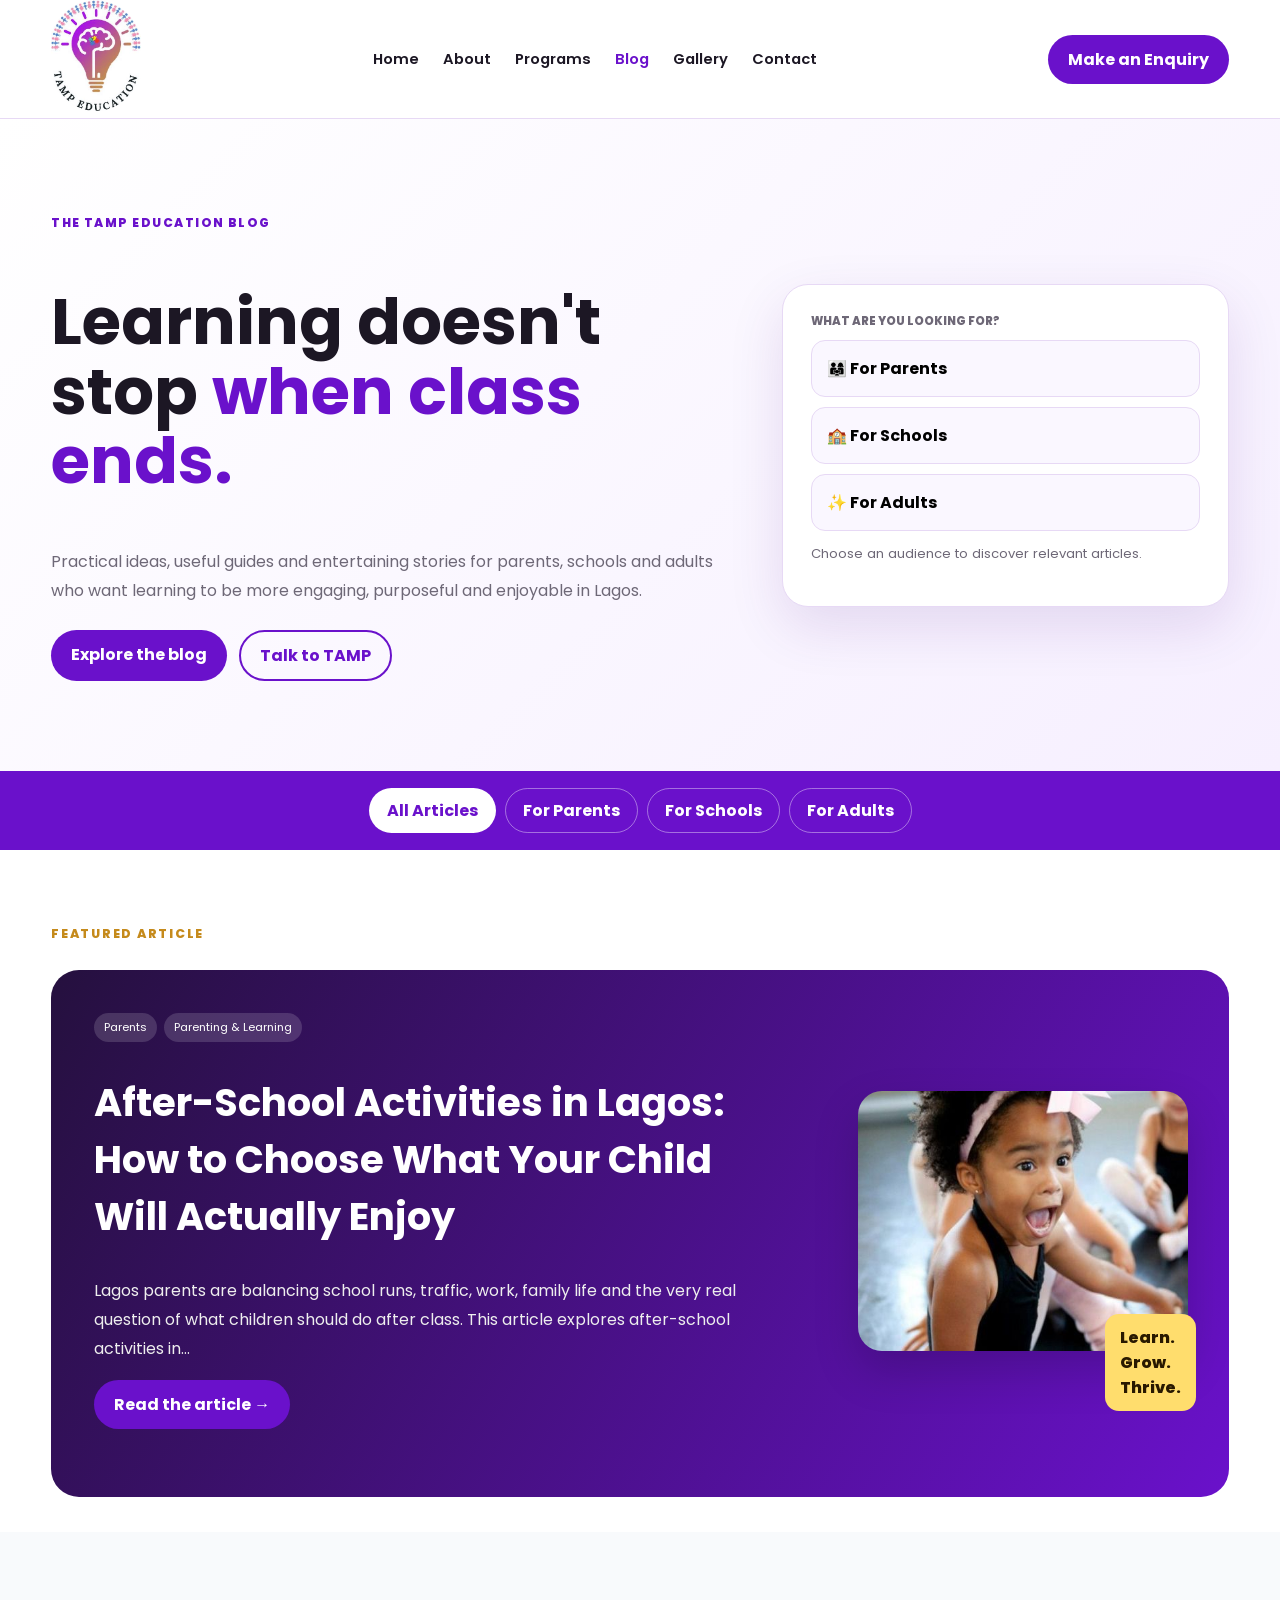
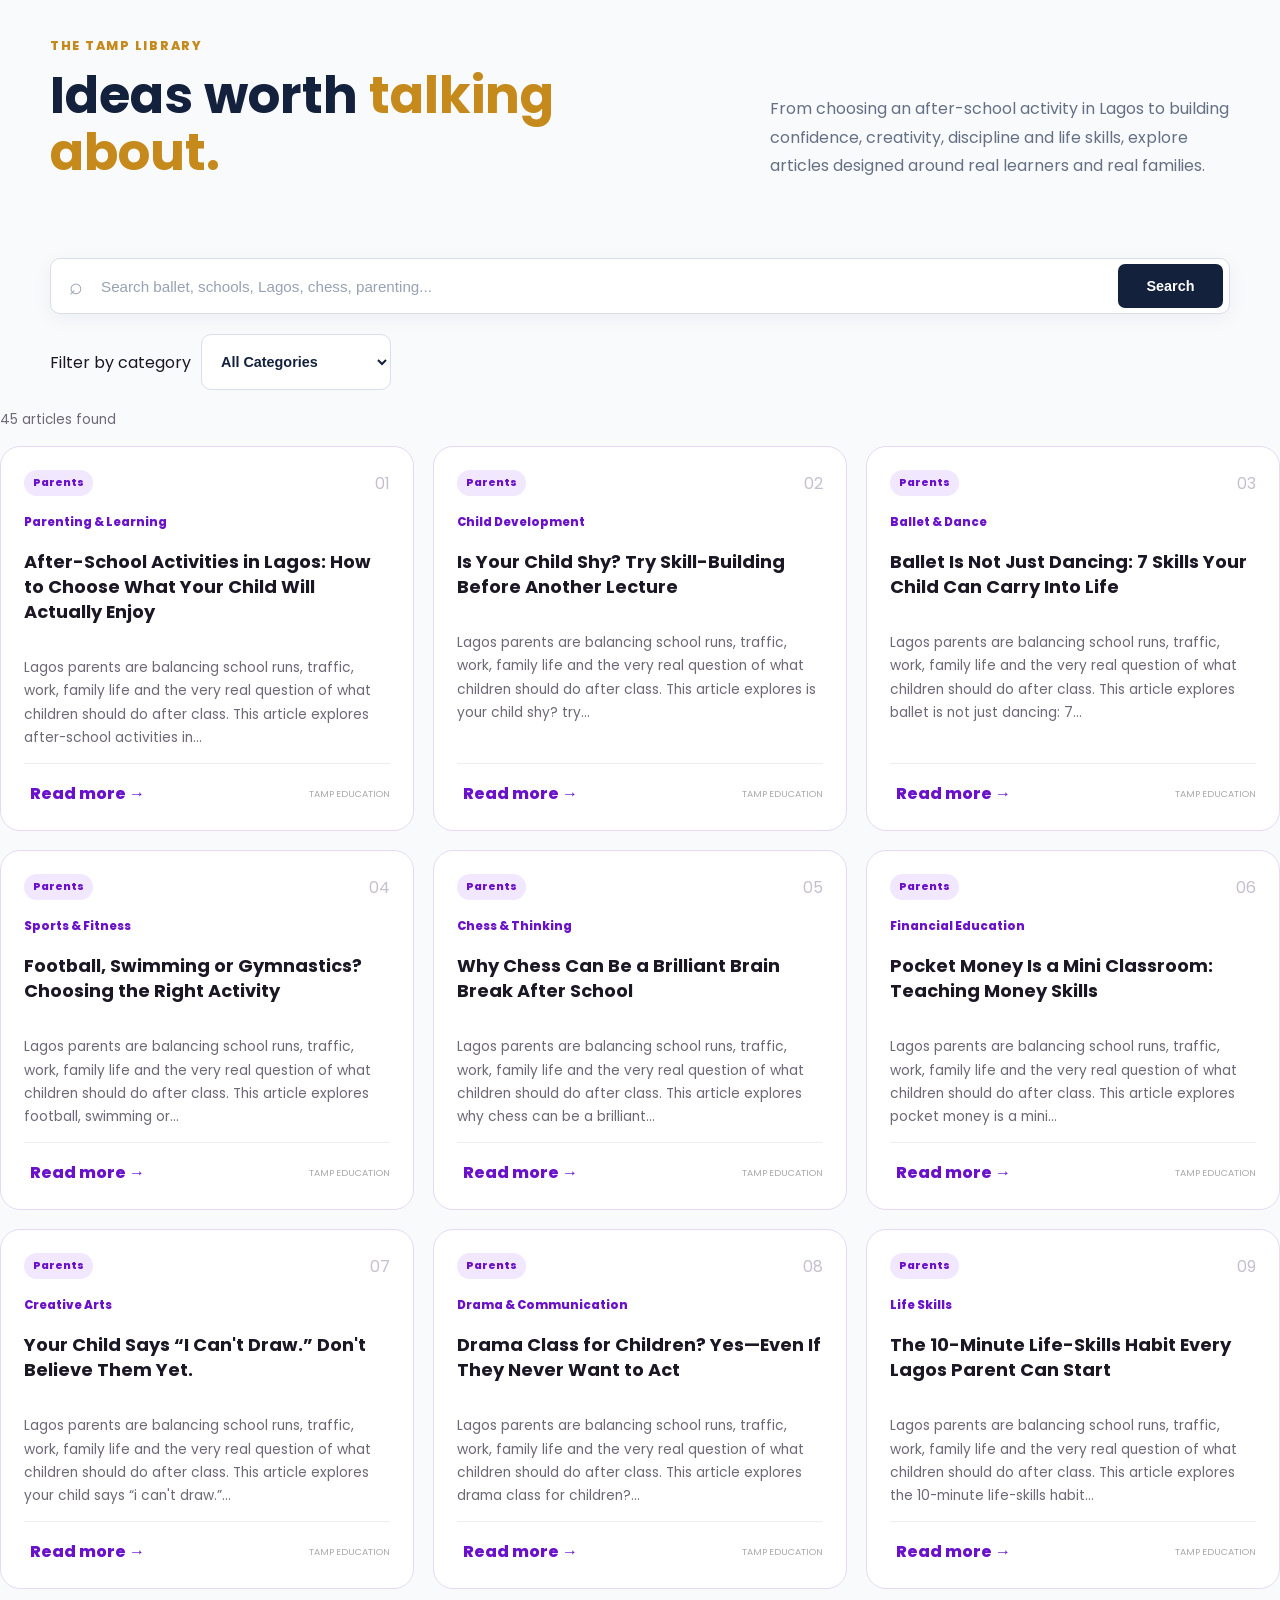
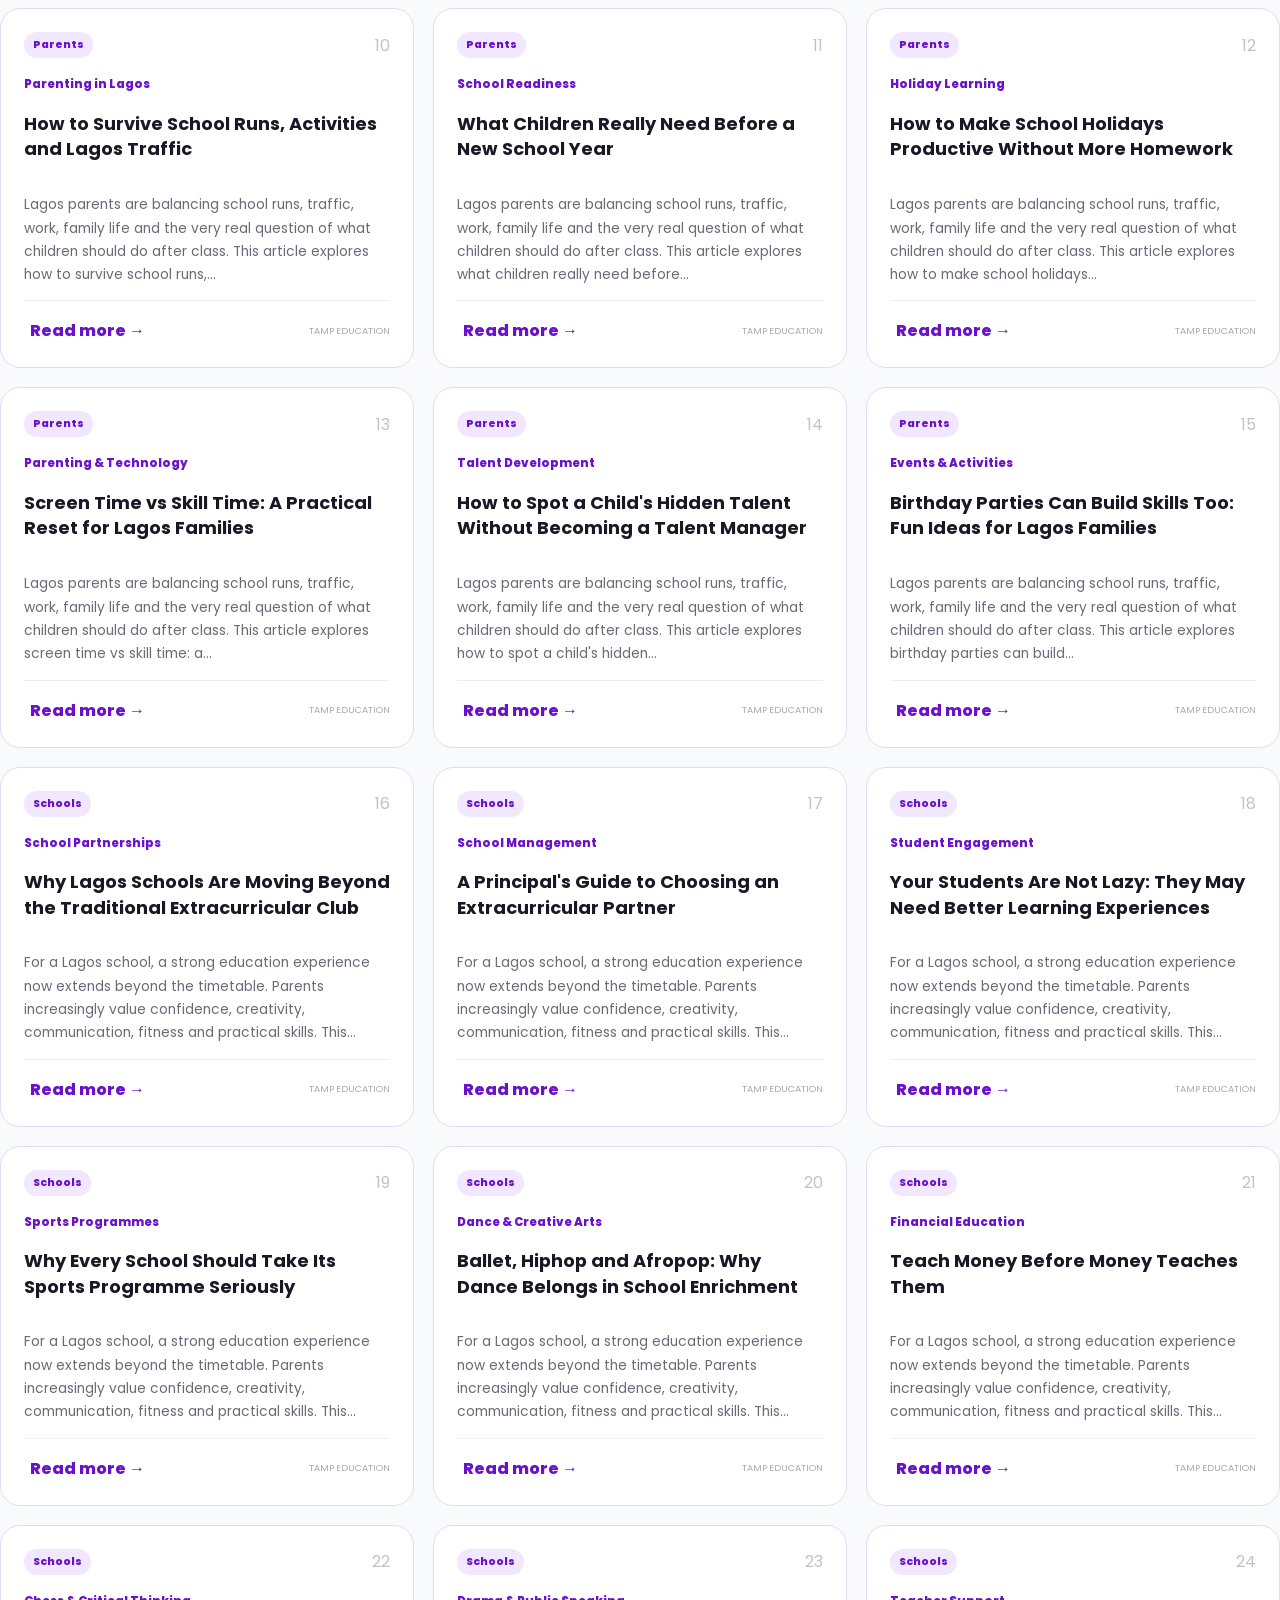
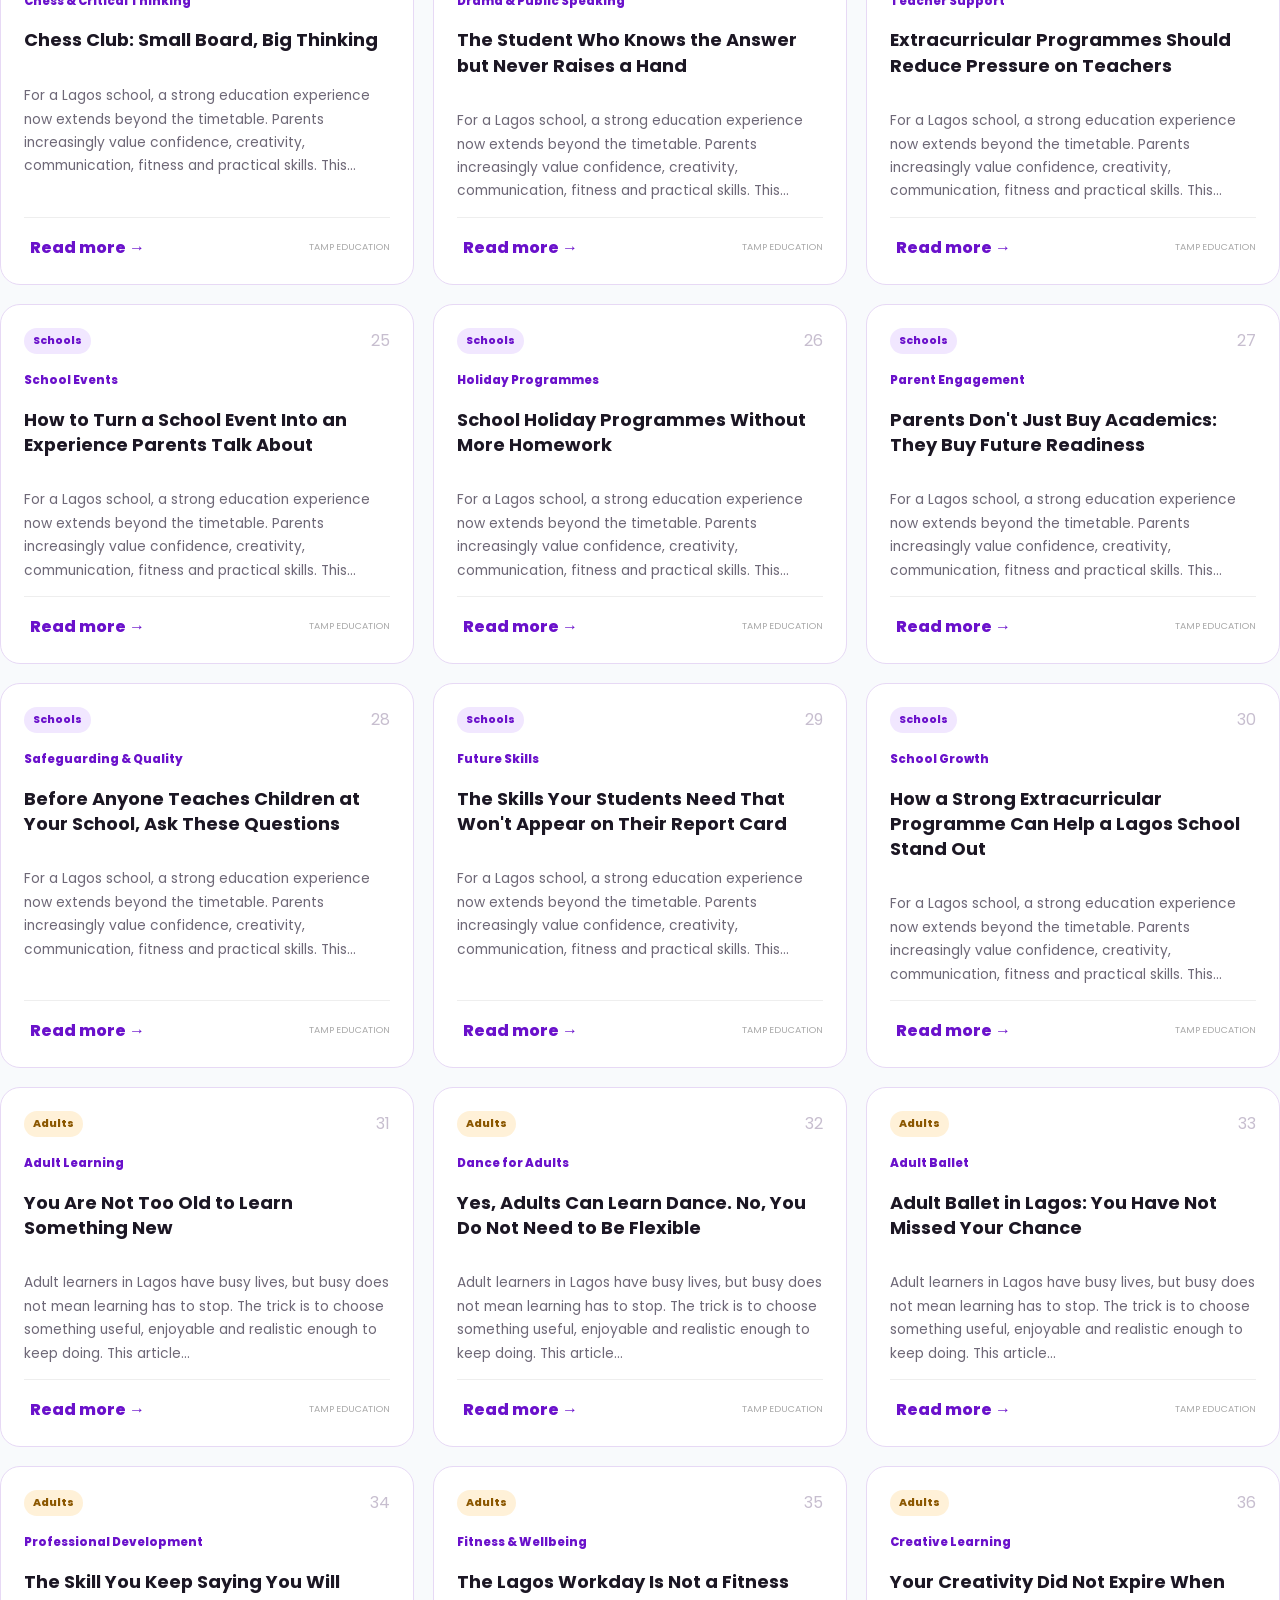
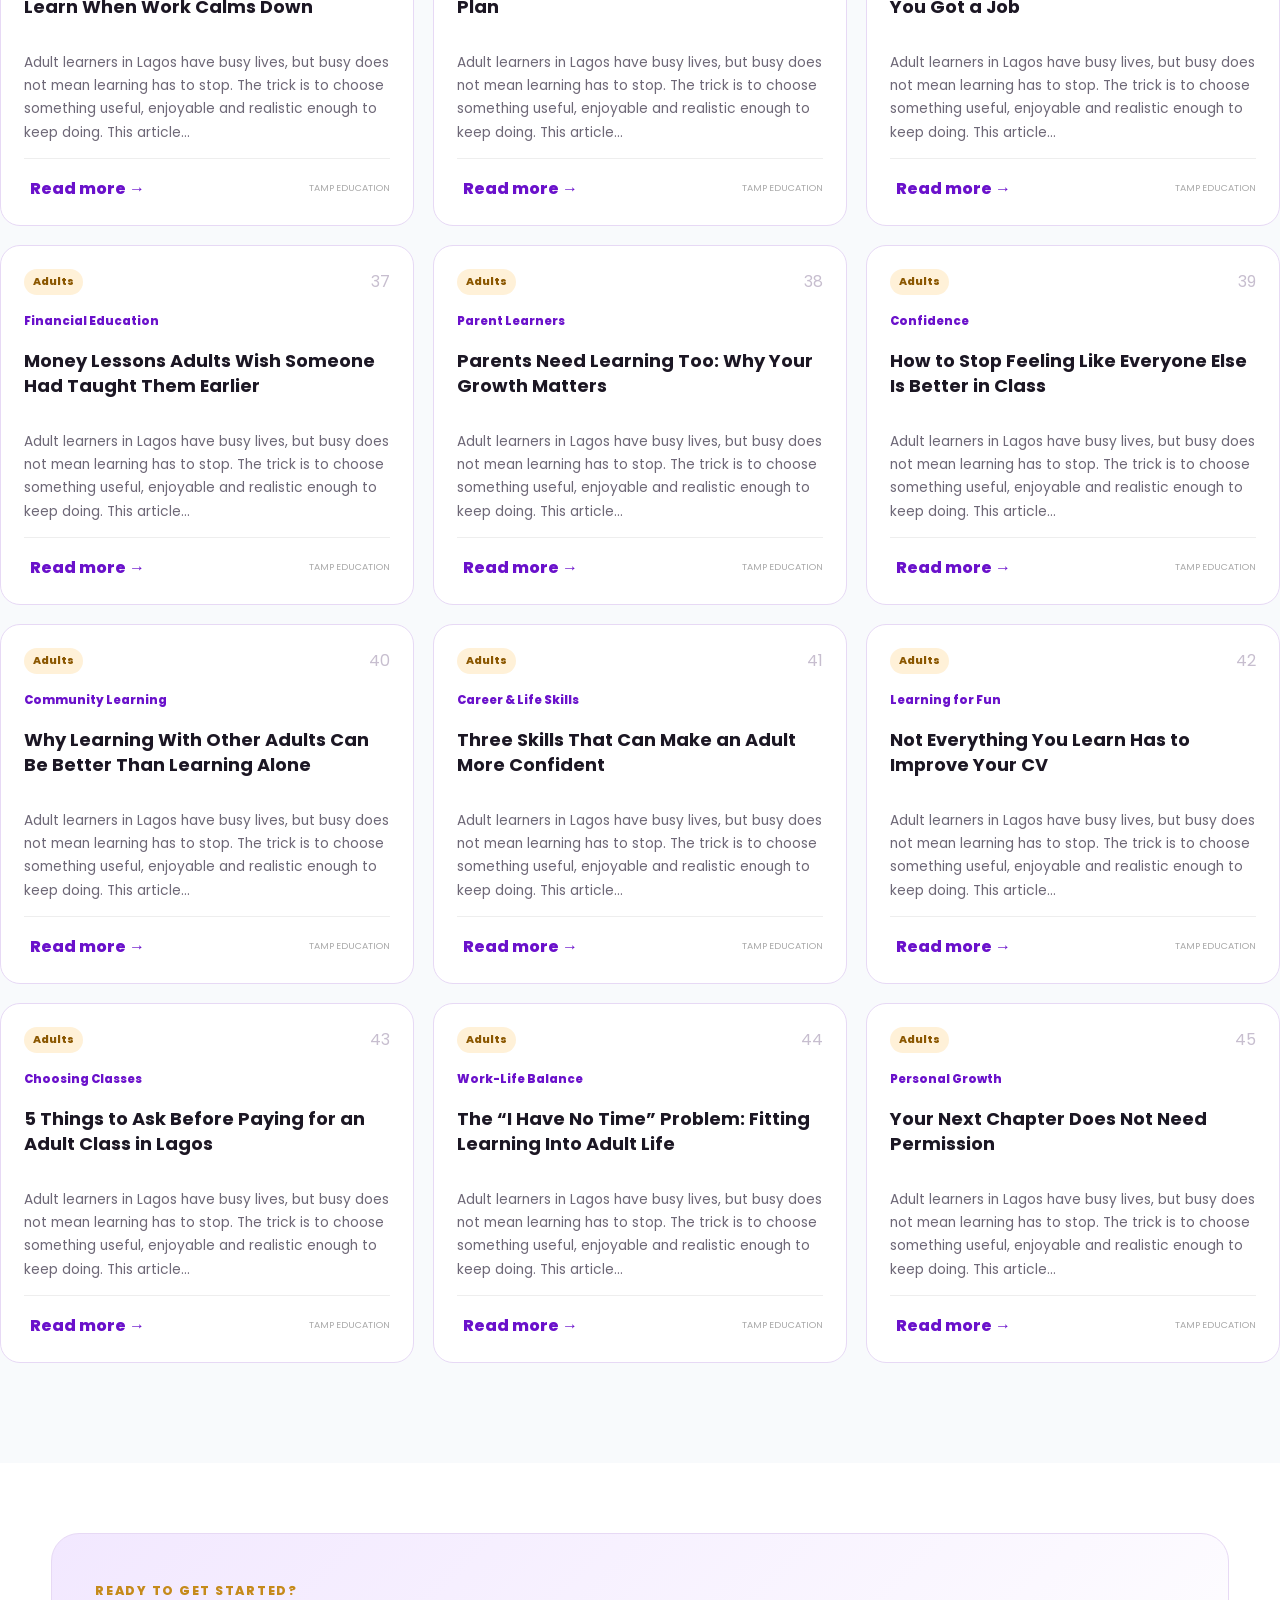
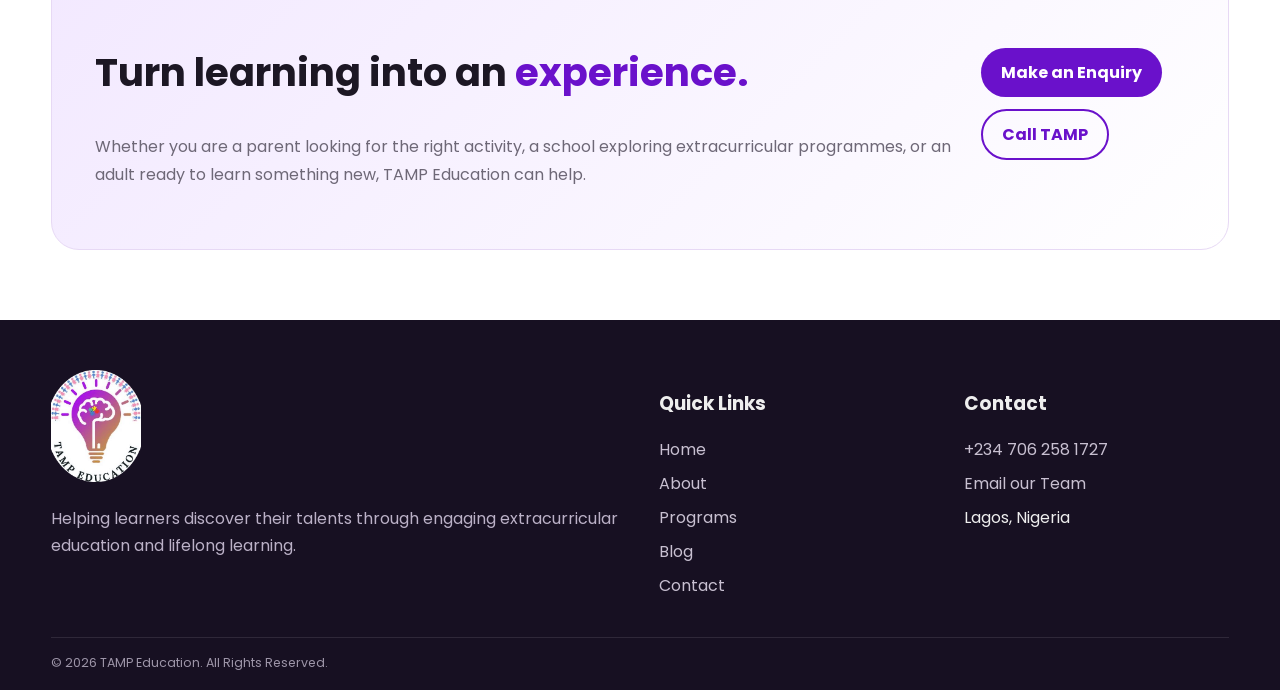
==== blog.html @ 4b8a9b87 "Update education platform and fix gallery folder casing" ====
<!DOCTYPE html>
<html lang="en">
<head>
<meta charset="UTF-8">
<meta name="viewport" content="width=device-width, initial-scale=1.0">
<title>TAMP Education Blog | Parents, Schools & Adults in Lagos</title>
<meta name="description" content="Practical ideas and inspiration for TAMP Education parents, schools and adult learners in Lagos, Nigeria.">
<meta name="keywords" content="TAMP Education, education Lagos, extracurricular activities Lagos, after school activities Lagos, kids classes Lagos, adult classes Lagos, ballet Lagos, gymnastics, football, dance, arts club, chess Lagos, swimming Lagos">
<meta name="robots" content="index, follow">
<link rel="icon" href="images/favicon.png">
<link rel="preconnect" href="https://fonts.googleapis.com">
<link rel="preconnect" href="https://fonts.gstatic.com" crossorigin>
<link href="https://fonts.googleapis.com/css2?family=Poppins:wght@400;500;600;700;800&display=swap" rel="stylesheet">
<link rel="stylesheet" href="blog.css">
</head>
<body>

<header class="blog-header">
  <div class="container blog-nav">
    <a class="blog-logo" href="index.html"><img src="images/logo.png" alt="TAMP Education"></a>
    <button class="blog-menu" id="blogMenu" aria-label="Open menu">☰</button>
    <nav class="blog-nav-links" id="blogNavLinks">
      <a href="index.html">Home</a>
      <a href="index.html#about">About</a>
      <a href="index.html#services">Programs</a>
      <a href="blog.html" class="active">Blog</a>
      <a href="index.html#gallery">Gallery</a>
      <a href="index.html#contact">Contact</a>
    </nav>
    <a class="blog-nav-cta" href="index.html#contact">Make an Enquiry</a>
  </div>
</header>

<main>
<section class="blog-hero">
  <div class="container blog-hero-inner">
    <div class="hero-copy">
      <span class="eyebrow">THE TAMP EDUCATION BLOG</span>
      <h1>Learning doesn't stop <span>when class ends.</span></h1>
      <p>Practical ideas, useful guides and entertaining stories for parents, schools and adults who want learning to be more engaging, purposeful and enjoyable in Lagos.</p>
      <div class="hero-buttons">
        <a href="#articles" class="primary-btn">Explore the blog</a>
        <a href="index.html#contact" class="secondary-btn">Talk to TAMP</a>
      </div>
    </div>
    <aside class="hero-card">
      <div class="hero-card-top">WHAT ARE YOU LOOKING FOR?</div>
      <button class="audience-jump" data-audience="Parents">👨‍👩‍👧 For Parents</button>
      <button class="audience-jump" data-audience="Schools">🏫 For Schools</button>
      <button class="audience-jump" data-audience="Adults">✨ For Adults</button>
      <p class="hero-card-note">Choose an audience to discover relevant articles.</p>
    </aside>
  </div>
</section>

<section class="audience-strip">
  <div class="container audience-buttons">
    <button class="audience-btn active" data-audience="All">All Articles</button>
    <button class="audience-btn" data-audience="Parents">For Parents</button>
    <button class="audience-btn" data-audience="Schools">For Schools</button>
    <button class="audience-btn" data-audience="Adults">For Adults</button>
  </div>
</section>

<section class="featured-wrap">
  <div class="container">
    <span class="section-kicker">FEATURED ARTICLE</span>
    <div class="featured-card" id="featuredCard">
</section>

<section class="articles-section" id="articles">
  <div class="container">
    <div class="section-heading">
      <div>
        <span class="section-kicker">THE TAMP LIBRARY</span>
        <h2>Ideas worth <span>talking about.</span></h2>
      </div>
      <p>From choosing an after-school activity in Lagos to building confidence, creativity, discipline and life skills, explore articles designed around real learners and real families.</p>
    </div>

    <div class="blog-tools">
      <div class="search-box">
        <span>⌕</span>
      
    <input
        id="blogSearch"
        type="text"
        placeholder="Search ballet, schools, Lagos, chess, parenting..."
        aria-label="Search blog articles"
    >

    <button id="searchButton" type="button">Search</button>
</div>
      </div>
      <div class="category-select-wrap">
    <label for="categorySelect class=category-label">Filter by category</label>

    <select id="categorySelect" aria-label="Filter articles by category">
        <option value="All">All Categories</option>
    </select>
</div>
    </div>

    <p class="results-line" id="resultsLine"></p>
    <div class="post-grid" id="postGrid"></div>
  </div>
</section>

<section class="sales-cta">
  <div class="container">
    <div class="sales-card">
      <div>
        <span class="section-kicker">READY TO GET STARTED?</span>
        <h2>Turn learning into an <span>experience.</span></h2>
        <p>Whether you are a parent looking for the right activity, a school exploring extracurricular programmes, or an adult ready to learn something new, TAMP Education can help.</p>
      </div>
      <div class="sales-actions">
        <a class="primary-btn" href="index.html#contact">Make an Enquiry</a>
        <a class="secondary-btn" href="tel:+2347062581727">Call TAMP</a>
      </div>
    </div>
  </div>
</section>
</main>

<footer class="blog-footer">
  <div class="container">
    <div class="footer-grid">
      <div>
        <img class="footer-logo" src="images/logo.png" alt="TAMP Education">
        <p>Helping learners discover their talents through engaging extracurricular education and lifelong learning.</p>
      </div>
      <div>
        <h3>Quick Links</h3>
        <a href="index.html">Home</a>
        <a href="index.html#about">About</a>
        <a href="index.html#services">Programs</a>
        <a href="blog.html">Blog</a>
        <a href="index.html#contact">Contact</a>
      </div>
      <div>
        <h3>Contact</h3>
        <a href="tel:+2347062581727">+234 706 258 1727</a>
        <a href="mailto:education@tampconsulting.space">Email our Team</a>
        <span>Lagos, Nigeria</span>
      </div>
    </div>
    <div class="copyright">© <span id="year"></span> TAMP Education. All Rights Reserved.</div>
  </div>
</footer>

<div class="article-modal" id="articleModal" aria-hidden="true">
  <article class="modal-card" role="dialog" aria-modal="true">
    <button class="modal-close" id="modalClose" aria-label="Close article">×</button>
    <div><span class="modal-audience" id="modalAudience"></span><span class="modal-category" id="modalCategory"></span></div>
    <h2 id="modalTitle"></h2>
    <p class="modal-excerpt" id="modalExcerpt"></p>
    <div class="modal-content" id="modalContent"></div>
    <div class="modal-sales">
      <h3 id="modalCtaTitle">Ready to get started?</h3>
      <p id="modalCtaText">Talk to TAMP Education about the right programme for you.</p>
      <a class="primary-btn" href="index.html#contact">Talk to TAMP Education</a>
    </div>
  </article>
</div>

<script src="blog-posts.js"></script>
<script src="blog.js"></script>
</body>
</html>
---- blog.css ----
:root{--p:#6A11CB;--pd:#4d0997;--pl:#f1e7ff;--ink:#1c1724;--muted:#6e6877;--border:#e7d9f5;--soft:#faf7ff;--shadow:0 20px 55px rgba(75,20,130,.12)}*{box-sizing:border-box}html{scroll-behavior:smooth}body{margin:0;font-family:Poppins,sans-serif;color:var(--ink)}body.modal-open{overflow:hidden}a{text-decoration:none;color:inherit}button,input{font:inherit}.container{width:min(1180px,92%);margin:auto}.blog-header{position:sticky;top:0;z-index:100;background:#fff;border-bottom:1px solid var(--border)}.blog-nav{min-height:82px;display:flex;align-items:center;justify-content:space-between;gap:25px}.blog-footer :hover{color:#8147c0;}.blog-logo img,.footer-logo{width:90px}.blog-nav-links{display:flex;gap:24px}.blog-nav-links a{font-size:.92rem;font-weight:600}.blog-nav-links a:hover,.blog-nav-links .active{color:var(--p)}.blog-nav-cta,.primary-btn{background:var(--p);color:#fff;border:0;padding:12px 20px;border-radius:999px;font-weight:700;display:inline-flex;cursor:pointer}.blog-nav-cta:hover,.primary-btn:hover{background:var(--pd)}.blog-menu{display:none;border:0;background:none;color:var(--p);font-size:25px}.blog-hero{padding:90px 0;background:linear-gradient(135deg,#fff,#f6efff)}.blog-hero-inner{display:grid;grid-template-columns:1.2fr .8fr;gap:60px;align-items:center}.eyebrow,.section-kicker{font-size:.76rem;letter-spacing:.12em;font-weight:800;color:var(--p)}.hero-copy h1{font-size:clamp(2.4rem,5vw,4.4rem);line-height:1.08}.hero-copy h1 span,.section-heading h2 span,.sales-card h2 span{color:var(--p)}.hero-copy p,.section-heading p,.sales-card p{color:var(--muted);line-height:1.8}.hero-buttons,.sales-actions{display:flex;gap:12px;flex-wrap:wrap;margin-top:25px}.secondary-btn{display:inline-flex;padding:11px 19px;border:2px solid var(--p);border-radius:999px;color:var(--p);font-weight:700}.secondary-btn :hover{color: #8147c0;} .hero-card{background:#fff;padding:28px;border:1px solid var(--border);border-radius:26px;box-shadow:var(--shadow)}.hero-card-top{font-size:.72rem;color:var(--muted);font-weight:800}.audience-jump{display:block;width:100%;border:1px solid var(--border);background:var(--soft);border-radius:14px;padding:15px;text-align:left;margin:10px 0;font-weight:700}.hero-card-note{color:var(--muted);font-size:.82rem}.audience-strip{background:var(--p);padding:17px}.audience-buttons{display:flex;justify-content:center;gap:9px;flex-wrap:wrap}.audience-btn{background:transparent;border:1px solid #ffffff66;color:#fff;border-radius:999px;padding:9px 17px;font-weight:700}.audience-btn.active,.audience-btn:hover{background:#fff;color:var(--p)}.featured-wrap{padding:70px 0 35px} .featured-card{margin-top:15px;display:grid;grid-template-columns:1.3fr .7fr;min-height:330px;border-radius:28px;overflow:hidden;background:linear-gradient(120deg,#25103e,#6A11CB);color:#fff}.featured-copy{padding:43px}.post-meta{display:flex;gap:7px}.post-meta span{background:#ffffff26;padding:6px 10px;border-radius:999px;font-size:.7rem}.featured-copy h2{font-size:clamp(1.8rem,3vw,2.7rem)}.featured-image {
    width: min(330px, 90%);
    height: 260px;
    object-fit: cover;
    border-radius: 24px;
    box-shadow: 0 20px 45px rgba(0,0,0,.18);
}.featured-copy p{line-height:1.8;color:#eee}.featured-visual{display:grid;place-items:center;position:relative}.visual-circle{width:180px;height:180px;border-radius:50%;background:#fff;color:var(--p);display:grid;place-items:center;text-align:center;font-weight:900;font-size:1.5rem}.visual-circle small{font-size:.58rem}.visual-bubble{position:absolute;right:8%;bottom:12%;background:#ffdd6d;color:#291900;padding:11px 15px;border-radius:14px;font-weight:800}.articles-section{padding:55px 0 90px;background:var(--soft)}.section-heading{display:grid;grid-template-columns:1fr .8fr;gap:50px}.section-heading h2{font-size:clamp(2rem,4vw,3.1rem)}.blog-tools{margin-top:32px}
/* =========================================================
   TAMP LIBRARY / BLOG SECTION
   ========================================================= */

.articles-section {
    position: relative;
    padding: 100px 0;
    background: #f8fafc;
    overflow: hidden;
}

.articles-section .container {
    width: min(1180px, calc(100% - 40px));
    display: grid;
    grid-template-columns: 4,4fr;
    margin: 0 auto;
}


/* =========================================================
   SECTION HEADING
   ========================================================= */

.section-heading {
    display: flex;
    align-items: flex-end;
    justify-content: space-between;
    gap: 50px;
    margin-bottom: 45px;
}

.section-heading > div {
    flex: 1 1 auto;
}

.section-kicker {
    display: inline-block;
    margin-bottom: 12px;

    font-size: 0.78rem;
    font-weight: 800;
    letter-spacing: 0.14em;
    text-transform: uppercase;

    color: #c58a1b;
}

.section-heading h2 {
    margin: 0;

    font-family: "Poppins", sans-serif;
    font-size: clamp(2rem, 4vw, 3.2rem);
    line-height: 1.12;
    font-weight: 700;

    color: #14213d;
}

.section-heading h2 span {
    color: #c58a1b;
}

.section-heading > p {
    flex: 0 1 470px;

    margin: 0;

    font-size: 1rem;
    line-height: 1.8;
    color: #667085;
}


/* =========================================================
   BLOG TOOLS
   Search + category remain on one row
   ========================================================= */

.blog-tools {
    display: flex;
    align-items: center;
    gap: 16px;

    width: 100%;
    margin-bottom: 20px;
}


/* =========================================================
   SEARCH BOX
   ========================================================= */

.search-box {
    position: relative;

    display: flex;
    align-items: center;

    flex: 1 1 100px;
    min-width: 0;

    height: 56px;

    background: #ffffff;
    border: 1px solid #d9dee8;
    border-radius: 10px;

    box-shadow: 0 5px 20px rgba(20, 33, 61, 0.05);

    transition:
        border-color 0.2s ease,
        box-shadow 0.2s ease;
}


/*
   Search icon

   IMPORTANT:
   This is only a visual element.
   It is NOT a button.
*/

.search-box > span {
    flex: 0 0 50px;

    display: flex;
    align-items: center;
    justify-content: center;

    height: 100%;

    font-size: 1.45rem;
    line-height: 1;

    color: #98a2b3;

    pointer-events: none;
    user-select: none;
}


/* =========================================================
   SEARCH INPUT

   The input itself is NOT clickable as a button.
   It remains a normal text input.
   ========================================================= */

.search-box input {
    flex: 1 1 100px;

    width: 60%;
    min-width: 0;
    height: 60%;

    padding: 0 14px 0 0;

    border: 0;
    outline: 0;

    background: transparent;

    font-family: "Inter", sans-serif;
    font-size: 0.95rem;
    line-height: 1.4;

    color: #14213d;

    cursor: text;
}

.search-box input::placeholder {
    color: #98a2b3;
    opacity: 1;
}

.search-box input:focus {
    outline: none;
}


/*
   Focus the complete search box when
   the input receives focus.
*/

.search-box:focus-within {
    border-color: #c58a1b;

    box-shadow:
        0 0 0 3px rgba(197, 138, 27, 0.12),
        0 5px 20px rgba(20, 33, 61, 0.06);
}


/* =========================================================
   SEARCH CLEAR BUTTON
   Optional X button.

   Use:
   <button id="clearSearch" type="button">×</button>
   ========================================================= */

#clearSearch {
    flex: 0 0 38px;

    display: inline-flex;
    align-items: center;
    justify-content: center;

    width: 34px;
    height: 34px;
    margin-right: 5px;

    border: 0;
    border-radius: 50%;

    background: transparent;

    color: #98a2b3;

    font-size: 1.15rem;
    line-height: 1;

    cursor: pointer;

    transition:
        background 0.2s ease,
        color 0.2s ease;
}

#clearSearch:hover {
    background: #f1f3f6;
    color: #14213d;
}

#clearSearch:focus-visible {
    outline: 3px solid rgba(197, 138, 27, 0.25);
    outline-offset: 2px;
}


/* =========================================================
   SEARCH BUTTON
   ========================================================= */

#searchButton {
    flex: 0 0 auto;

    height: 44px;
    min-width: 105px;

    margin-right: 6px;
    padding: 0 22px;

    border: 0;
    border-radius: 7px;

    background: #14213d;
    color: #ffffff;

    font-family: "Inter", sans-serif;
    font-size: 0.9rem;
    font-weight: 700;

    cursor: pointer;

    transition:
        background 0.2s ease,
        transform 0.2s ease,
        box-shadow 0.2s ease;
}

#searchButton:hover {
    background: #c58a1b;

    box-shadow:
        0 6px 16px rgba(197, 138, 27, 0.2);

    transform: translateY(-1px);
}

#searchButton:active {
    transform: translateY(0);
}

#searchButton:focus-visible {
    outline: 3px solid rgba(197, 138, 27, 0.3);
    outline-offset: 3px;
}


/* =========================================================
   CATEGORY SELECT
   ========================================================= */

.category-select-wrap {
    display: flex;
    align-items: center;
    gap: 10px;

    flex: 0 0 auto;

    height: 56px;
}

.category-label {
    flex: 0 0 auto;

    font-size: 0.82rem;
    font-weight: 700;
    color: #475467;

    white-space: nowrap;
}

#categorySelect {
    width: 190px;
    height: 56px;

    padding: 0 42px 0 15px;

    border: 1px solid #d9dee8;
    border-radius: 10px;

    background-color: #ffffff;

    color: #14213d;

    font-family: "Inter", sans-serif;
    font-size: 0.9rem;
    font-weight: 600;

    cursor: pointer;

    outline: none;

    /*
       Keeps the browser's native dropdown behaviour.
    */
    appearance: auto;

    transition:
        border-color 0.2s ease,
        box-shadow 0.2s ease;
}

#categorySelect:hover {
    border-color: #b8c0cc;
}

#categorySelect:focus {
    border-color: #c58a1b;

    box-shadow:
        0 0 0 3px rgba(197, 138, 27, 0.12);
}


/* =========================================================
   RESULTS LINE
   ========================================================= */

.results-line {
    min-height: 24px;

    margin: 0 0 25px;

    font-size: 0.88rem;
    line-height: 1.5;

    color: #667085;
}


/* =========================================================
   POST GRID
   ========================================================= */

.post-grid {
    display: grid;

    grid-template-columns: 1,1fr;
       
    gap: 24px;
}


/* =========================================================
   ARTICLE CARD
   ========================================================= */

.blog-card {
    display: flex;
    flex-direction: column;

    min-width: 0;
    min-height: 100%;

    padding: 28px;

    background: #ffffff;

    border: 1px solid #e7eaf0;
    border-radius: 14px;

    box-shadow:
        0 8px 30px rgba(20, 33, 61, 0.05);

    transition:
        transform 0.25s ease,
        box-shadow 0.25s ease,
        border-color 0.25s ease;
}

.blog-card:hover {
    transform: translateY(-5px);

    border-color: rgba(197, 138, 27, 0.35);

    box-shadow:
        0 18px 40px rgba(20, 33, 61, 0.1);
}


/* =========================================================
   ARTICLE CATEGORY
   ========================================================= */

.blog-card-category {
    display: inline-flex;
    align-items: center;

    align-self: flex-start;

    margin-bottom: 14px;
    padding: 6px 10px;

    border-radius: 50px;

    background: rgba(197, 138, 27, 0.1);

    color: #a66f08;

    font-size: 0.72rem;
    font-weight: 800;
    letter-spacing: 0.06em;
    text-transform: uppercase;
}


/* =========================================================
   ARTICLE TITLE
   ========================================================= */

.blog-card h3 {
    margin: 0 0 12px;

    font-family: "Poppins", sans-serif;

    font-size: 1.25rem;
    line-height: 1.35;
    font-weight: 700;

    color: #14213d;
}


/* =========================================================
   ARTICLE EXCERPT
   ========================================================= */

.blog-card p {
    margin: 0;

    font-size: 0.92rem;
    line-height: 1.75;

    color: #667085;
}


/* =========================================================
   ARTICLE CARD FOOTER
   ========================================================= */

.blog-card-footer {
    display: flex;
    align-items: center;
    justify-content: space-between;
    gap: 15px;

    margin-top: auto;
    padding-top: 25px;
}


/* =========================================================
   READ ARTICLE BUTTON
   ========================================================= */

.read-article {
    display: inline-flex;
    align-items: center;
    justify-content: center;
    gap: 9px;

    min-height: 42px;

    padding: 0 17px;

    border: 1px solid #14213d;
    border-radius: 7px;

    background: #14213d;
    color: #ffffff;

    font-family: "Inter", sans-serif;
    font-size: 0.84rem;
    font-weight: 700;

    text-decoration: none;

    cursor: pointer;

    transition:
        background 0.2s ease,
        border-color 0.2s ease,
        transform 0.2s ease;
}

.read-article:hover {
    background: #c58a1b;
    border-color: #c58a1b;

    transform: translateY(-1px);
}

.read-article:focus-visible {
    outline: 3px solid rgba(197, 138, 27, 0.25);
    outline-offset: 3px;
}


/* =========================================================
   READ ARTICLE ARROW
   ========================================================= */

.read-article span,
.read-article i {
    transition: transform 0.2s ease;
}

.read-article:hover i {
    transform: translateX(3px);
}


/* =========================================================
   INDIVIDUAL ARTICLE VIEW
   If your JS opens an article modal/page
   ========================================================= */

.article-modal {
    position: fixed;
    inset: 0;
    z-index: 9999;

    display: none;

    padding: 30px;

    background: rgba(9, 18, 34, 0.72);

    overflow-y: auto;
}

.article-modal.is-open {
    display: flex;
    align-items: flex-start;
    justify-content: center;
}

.article-dialog {
    position: relative;

    width: min(850px, 100%);

    margin: 40px auto;

    background: #ffffff;

    border-radius: 16px;

    overflow: hidden;

    box-shadow:
        0 30px 80px rgba(0, 0, 0, 0.25);
}


/* =========================================================
   ARTICLE MODAL HEADER
   ========================================================= */

.article-dialog-header {
    padding: 40px 42px 30px;

    border-bottom: 1px solid #eaecf0;
}

.article-dialog-category {
    display: inline-block;

    margin-bottom: 15px;

    color: #a66f08;

    font-size: 0.75rem;
    font-weight: 800;
    letter-spacing: 0.08em;
    text-transform: uppercase;
}

.article-dialog h2 {
    margin: 0;

    font-family: "Poppins", sans-serif;

    font-size: clamp(1.8rem, 4vw, 2.7rem);
    line-height: 1.2;

    color: #14213d;
}


/* =========================================================
   ARTICLE CONTENT
   ========================================================= */

.article-dialog-body {
    padding: 35px 42px;

    color: #475467;

    font-size: 1rem;
    line-height: 1.9;
}

.article-dialog-body p {
    margin: 0 0 20px;
}

.article-dialog-body p:last-child {
    margin-bottom: 0;
}


/* =========================================================
   MODAL CLOSE
   ========================================================= */

.article-close {
    position: absolute;
    top: 18px;
    right: 18px;

    display: flex;
    align-items: center;
    justify-content: center;

    width: 42px;
    height: 42px;

    border: 0;
    border-radius: 50%;

    background: #f2f4f7;
    color: #344054;

    font-size: 1.2rem;

    cursor: pointer;

    transition:
        background 0.2s ease,
        color 0.2s ease;
}

.article-close:hover {
    background: #14213d;
    color: #ffffff;
}


/* =========================================================
   INDIVIDUAL ARTICLE CTA
   ========================================================= */

.article-cta {
    display: flex;
    align-items: center;
    justify-content: space-between;
    gap: 30px;

    margin: 0 42px 42px;
    padding: 28px;

    border-radius: 12px;

    background:
        linear-gradient(
            135deg,
            #14213d 0%,
            #1d3158 100%
        );

    color: #ffffff;
}

.article-cta-content {
    flex: 1;
}

.article-cta h3 {
    margin: 0 0 7px;

    font-family: "Poppins", sans-serif;

    font-size: 1.2rem;
    line-height: 1.35;

    color: #ffffff;
}

.article-cta p {
    margin: 0;

    font-size: 0.88rem;
    line-height: 1.65;

    color: rgba(255, 255, 255, 0.75);
}


/* =========================================================
   ARTICLE CTA BUTTON
   ========================================================= */

.article-cta-button {
    display: inline-flex;
    align-items: center;
    justify-content: center;
    gap: 9px;

    flex: 0 0 auto;

    min-height: 45px;

    padding: 0 20px;

    border-radius: 7px;

    background: #c58a1b;
    color: #ffffff;

    font-size: 0.86rem;
    font-weight: 700;

    text-decoration: none;

    transition:
        background 0.2s ease,
        transform 0.2s ease;
}

.article-cta-button:hover {
    background: #dfa63e;

    transform: translateY(-1px);
}


/* =========================================================
   EMPTY SEARCH RESULT
   ========================================================= */

.no-results {
    padding: 70px 25px;

    text-align: center;

    border: 1px dashed #d0d5dd;
    border-radius: 14px;

    background: #ffffff;
}

.no-results[hidden] {
    display: none;
}

.no-results h3 {
    margin: 0 0 8px;

    font-family: "Poppins", sans-serif;

    color: #14213d;
}

.no-results p {
    margin: 0;

    color: #667085;

    line-height: 1.7;
}


/* =========================================================
   RESPONSIVE
   ========================================================= */

/*
   Keep the search controls on ONE ROW on larger screens.
*/

@media (max-width: 1000px) {

    .section-heading {
        align-items: flex-start;
        flex-direction: column;
        gap: 20px;
    }

    .section-heading > p {
        flex: 0 1 auto;
        max-width: 720px;
    }

    .post-grid {
        grid-template-columns:
            repeat(2, minmax(0, 1fr));
    }

}


/*
   Tablet / smaller desktop.
*/

@media (max-width: 820px) {

    .blog-tools {
        gap: 10px;
    }

    .category-label {
        display: none;
    }

    #categorySelect {
        width: 170px;
    }

    #searchButton {
        min-width: 90px;
        padding: 0 16px;
    }

}


/*
   Mobile.

   At this point the controls are allowed to stack
   because keeping every control in one row would
   make the input unusably small.
*/

@media (max-width: 650px) {

    .articles-section {
        padding: 70px 0;
    }

    .articles-section .container {
        width: min(100% - 28px, 1180px);
    }

    .section-heading {
        margin-bottom: 30px;
    }

    .section-heading h2 {
        font-size: 2rem;
    }

    .section-heading > p {
        font-size: 0.92rem;
        line-height: 1.7;
    }

    .blog-tools {
        align-items: stretch;
        flex-direction: column;
    }

    .search-box {
        width: 100%;
    }

    .category-select-wrap {
        width: 100%;
        height: auto;
    }

    #categorySelect {
        width: 100%;
        height: 52px;
    }

    .post-grid {
        grid-template-columns: 1fr;
    }

    .blog-card {
        padding: 24px;
    }

    .article-cta {
        align-items: flex-start;
        flex-direction: column;

        margin: 0 20px 25px;
    }

    .article-dialog-header {
        padding: 35px 25px 25px;
    }

    .article-dialog-body {
        padding: 28px 25px;
    }

}


/*
   Very small phones.
*/

@media (max-width: 420px) {

    .search-box {
        height: auto;
        min-height: 54px;
    }

    .search-box > span {
        flex-basis: 42px;
    }

    .search-box input {
        font-size: 0.84rem;
    }

    #searchButton {
        min-width: 78px;
        padding: 0 12px;

        font-size: 0.8rem;
    }

    .blog-card-footer {
        align-items: stretch;
        flex-direction: column;
    }

    .read-article {
        width: 100%;
    }

}

.category-filters button.active{background:var(--p);color:#fff}.results-line{color:var(--muted);font-size:.84rem;margin:20px 0 12px}.post-grid{display:grid;grid-template-columns:repeat(3,1fr);gap:19px}.post-card{background:#fff;border:1px solid var(--border);border-radius:20px;padding:23px;min-height:320px;display:flex;flex-direction:column}.post-card:hover{box-shadow:var(--shadow);transform:translateY(-3px)}.post-topline,.post-footer{display:flex;justify-content:space-between;align-items:center}.audience-pill{font-size:.67rem;padding:5px 9px;border-radius:999px;background:var(--pl);color:var(--p);font-weight:800}.audience-pill.adults{background:#fff1d8;color:#8b5700}.post-number{color:#c7becf}.category{display:block;color:var(--p);font-size:.73rem;font-weight:800;margin-top:18px}.post-card h3{font-size:1.12rem;line-height:1.4}.post-card p{color:var(--muted);font-size:.86rem;line-height:1.7}.post-footer{margin-top:auto;border-top:1px solid #eee;padding-top:16px}.read-btn{border:0;background:none;color:var(--p);font-weight:800}.post-footer span{font-size:.58rem;color:#aaa}.no-results{grid-column:1/-1;text-align:center;background:#fff;border:1px solid var(--border);border-radius:20px;padding:55px}.read-btn:hover{color: #171022;}.sales-cta{padding:70px 0}.sales-card{background:linear-gradient(135deg,#f2e8ff,#fff);border:1px solid var(--border);border-radius:28px;padding:43px;display:flex;justify-content:space-between;align-items:center;gap:30px}.sales-card h2{font-size:clamp(1.8rem,3vw,2.7rem)}.blog-footer{background:#171022;color:#eee;padding:50px 0 18px}.footer-grid{display:grid;grid-template-columns:1.5fr .7fr .7fr;gap:40px}.footer-grid p{color:#bbb1c7;line-height:1.7}.footer-grid a,.footer-grid button{display:block;background:none;border:0;color:#c8c0d1;margin:9px 0;padding:0}.copyright{border-top:1px solid #ffffff1a;margin-top:30px;padding-top:16px;color:#9d95a8;font-size:.78rem}.article-modal{position:fixed;inset:0;z-index:500;background:#0f0718cc;display:grid;place-items:center;padding:18px;opacity:0;visibility:hidden;pointer-events:none}.article-modal.open{opacity:1;visibility:visible;pointer-events:auto}.modal-card{position:relative;background:#fff;border-radius:24px;width:min(820px,100%);max-height:90vh;overflow:auto;padding:40px}.modal-close{position:absolute;right:15px;top:12px;border:0;border-radius:50%;background:var(--pl);color:var(--p);font-size:24px;width:40px;height:40px}.modal-audience,.modal-category{display:inline-block;background:var(--pl);color:var(--p);border-radius:999px;padding:6px 10px;font-size:.7rem;font-weight:800;margin-right:5px}.modal-card h2{font-size:clamp(1.7rem,4vw,2.6rem)}.modal-excerpt,.modal-content p{color:#5f5868;line-height:1.85}.modal-sales{margin-top:28px;background:var(--soft);border:1px solid var(--border);border-radius:17px;padding:22px}@media(max-width:900px){.blog-nav-links{display:none;position:absolute;left:0;right:0;top:82px;background:#fff;padding:18px;flex-direction:column}.blog-nav-links.open{display:flex}.blog-menu{display:block}.blog-nav-cta{display:none}.blog-hero-inner,.featured-card,.section-heading{grid-template-columns:1fr}.featured-visual{min-height:230px}.post-grid{grid-template-columns:repeat(2,1fr)}.sales-card{flex-direction:column;align-items:flex-start}}@media(max-width:600px){.blog-hero{padding:60px 0}.post-grid{grid-template-columns:1fr}.featured-copy,.sales-card,.modal-card{padding:28px 22px}.footer-grid{grid-template-columns:1fr}arch-box input{flex-basis:calc(100% - 35px)}.search-box button{flex:1}}
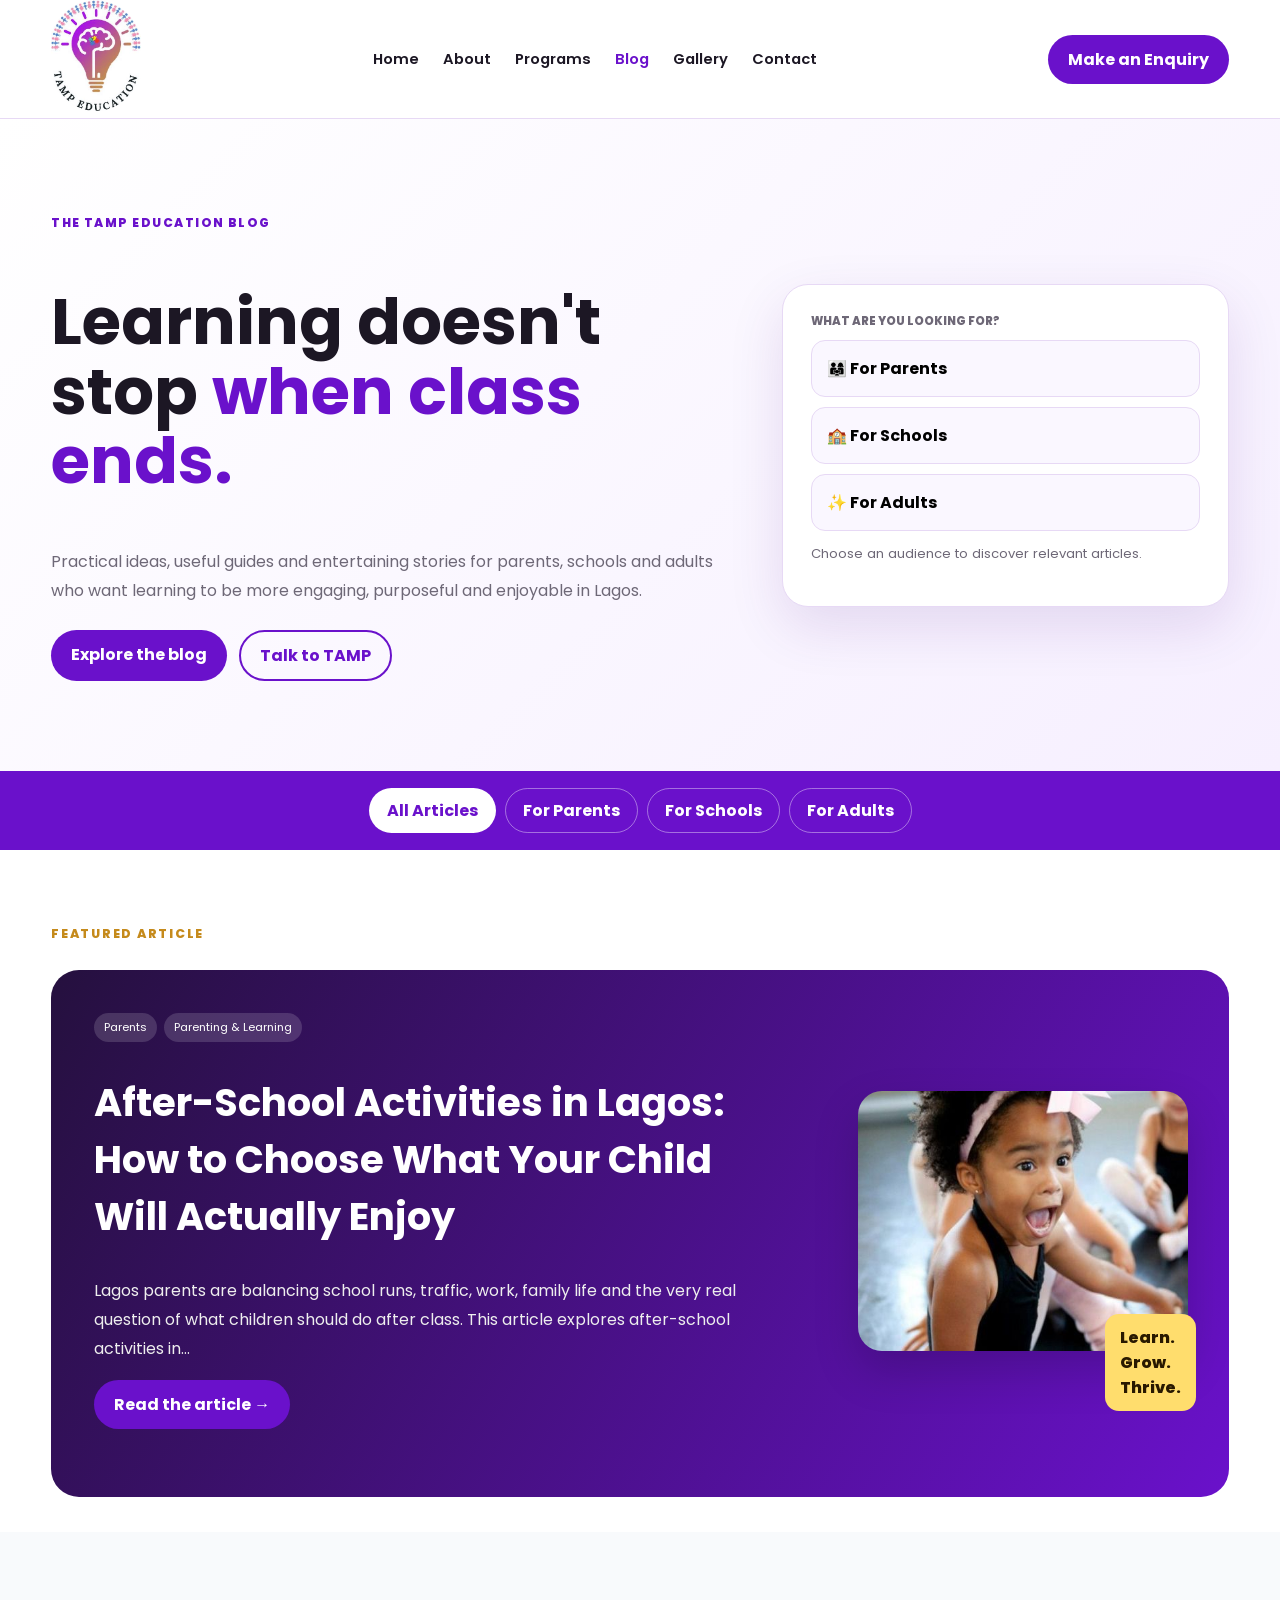
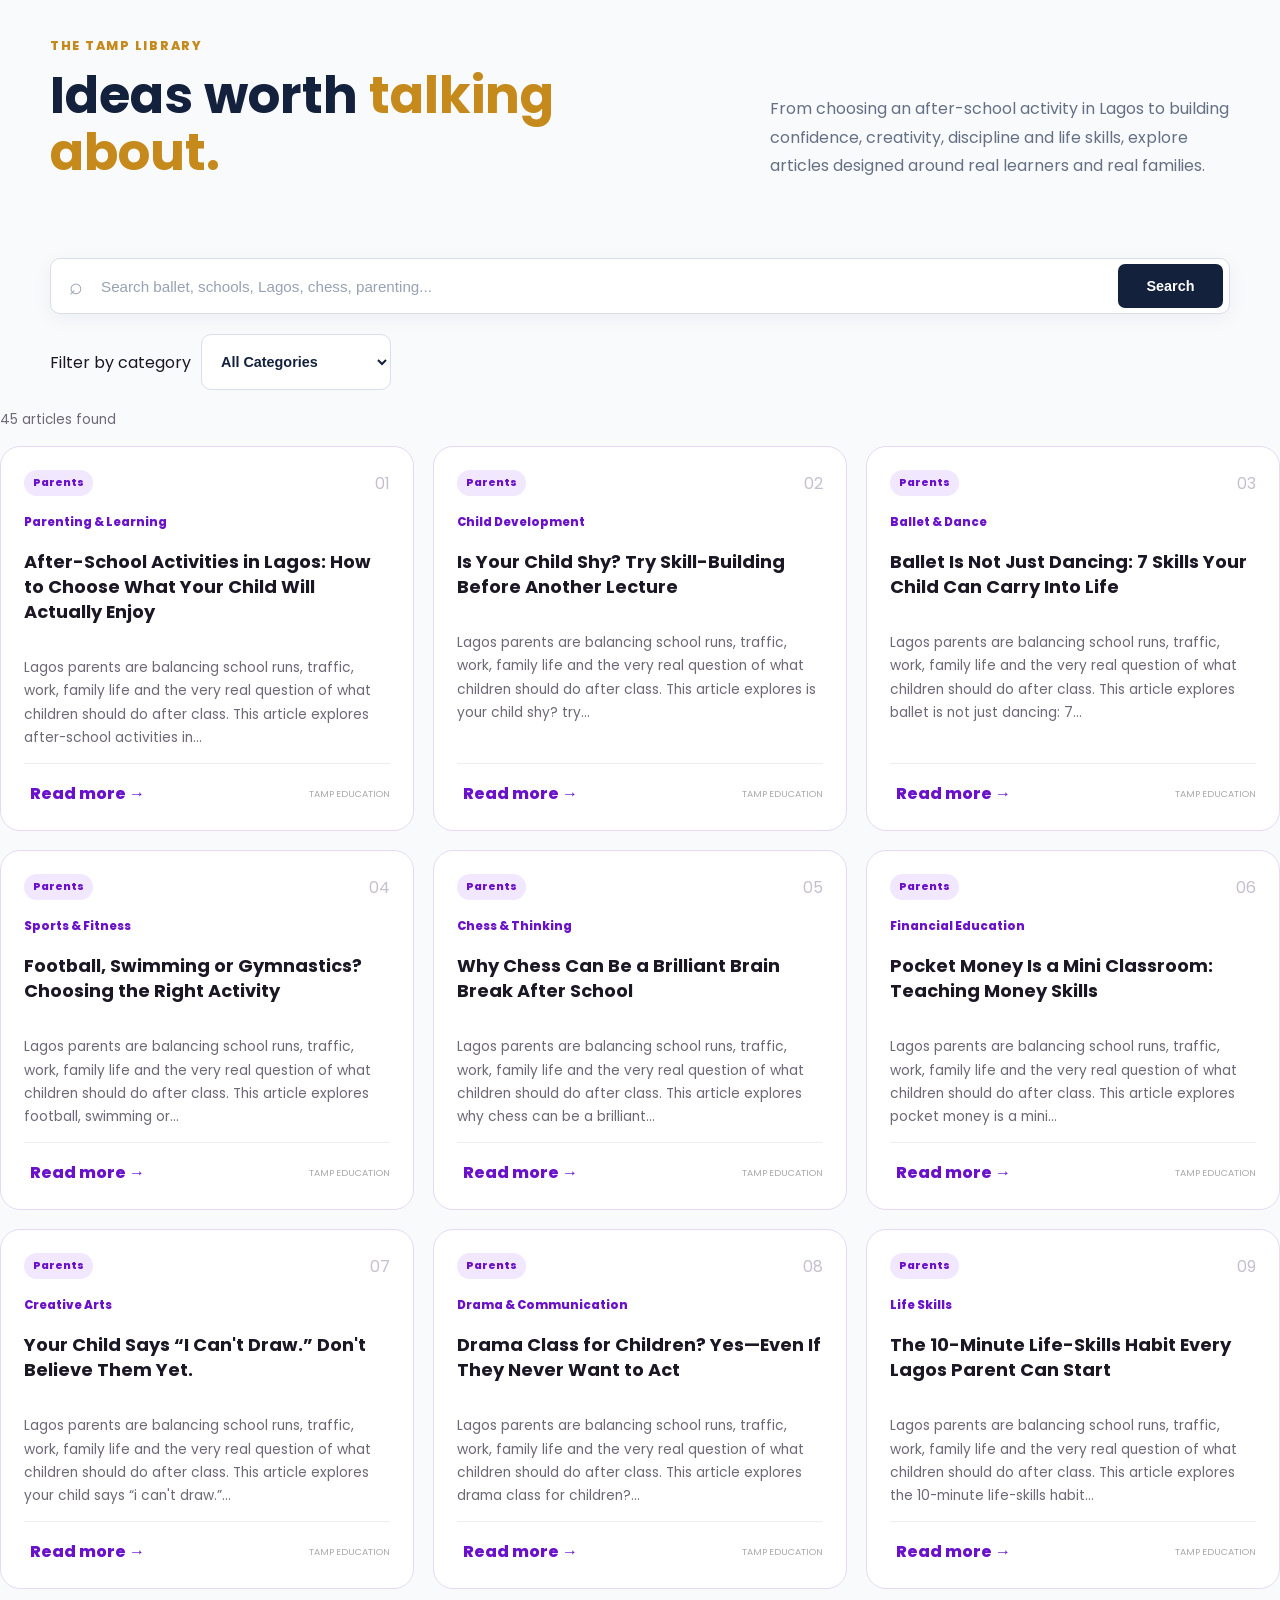
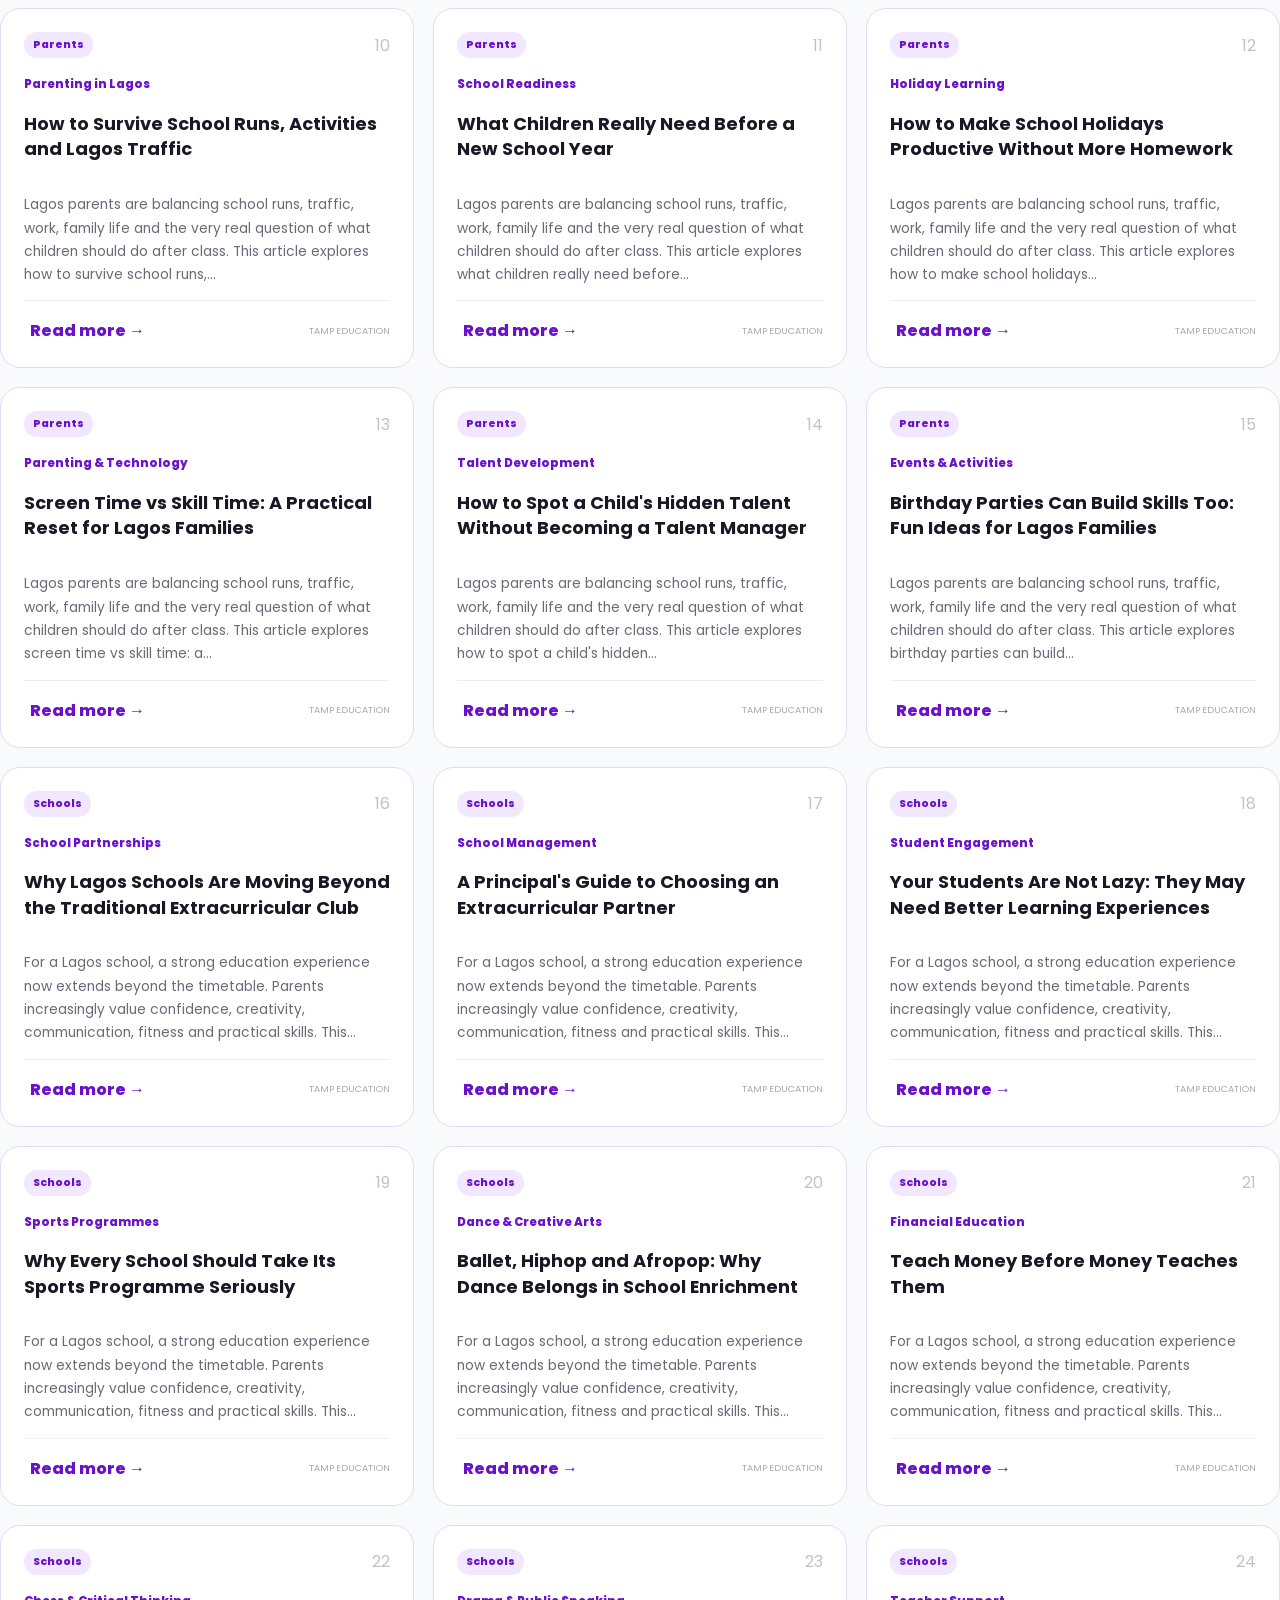
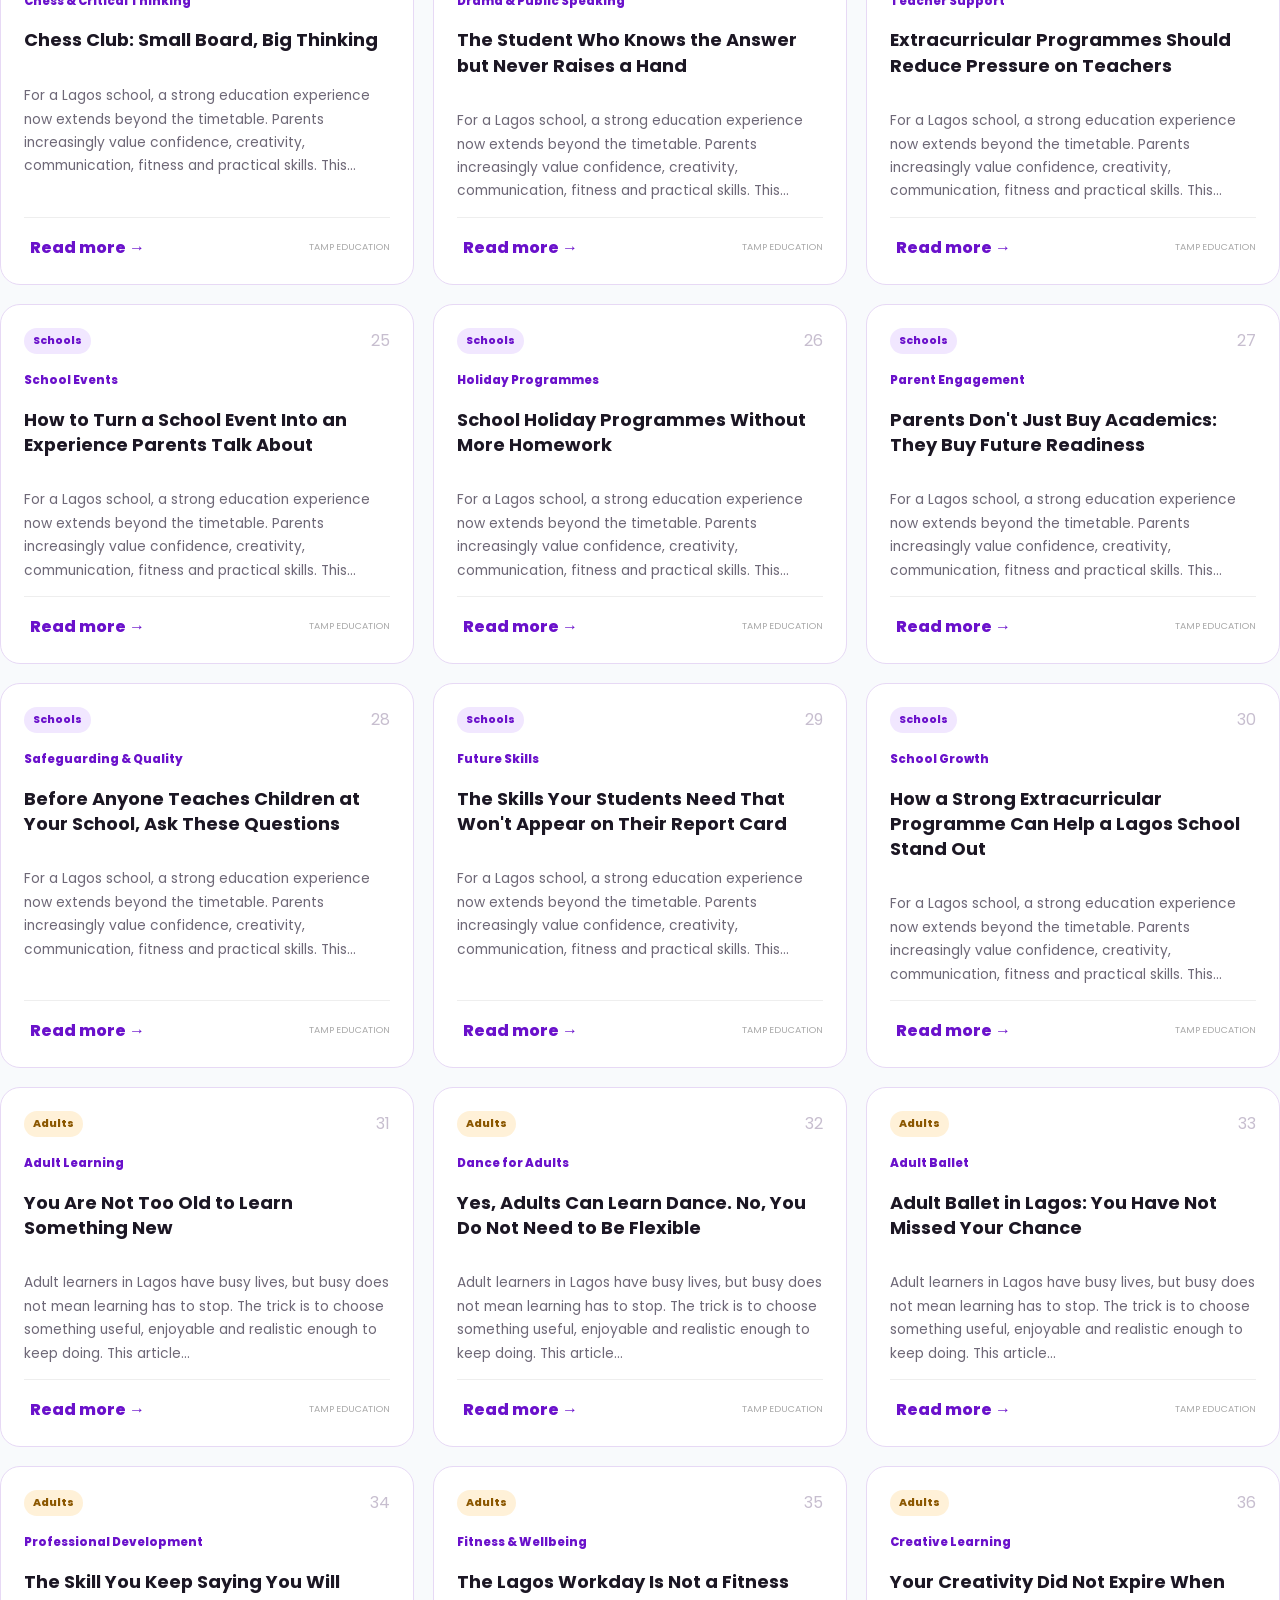
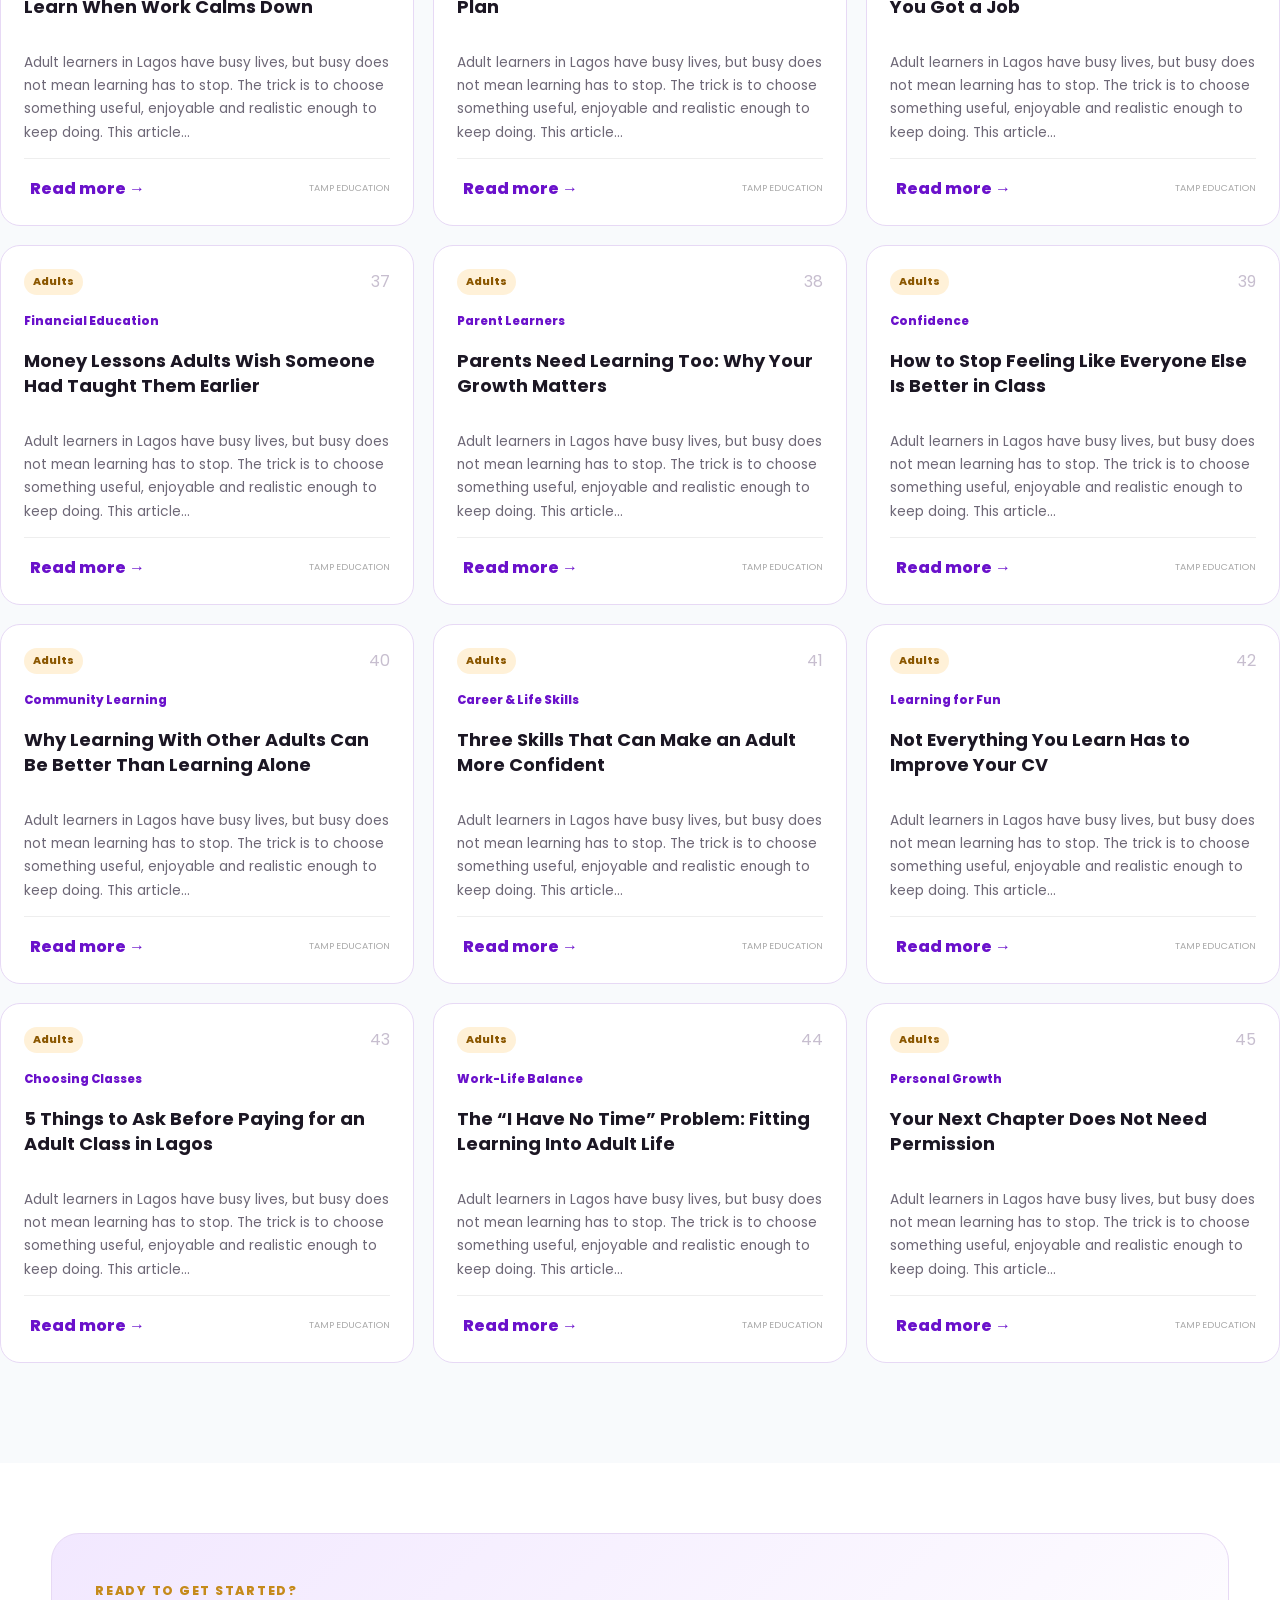
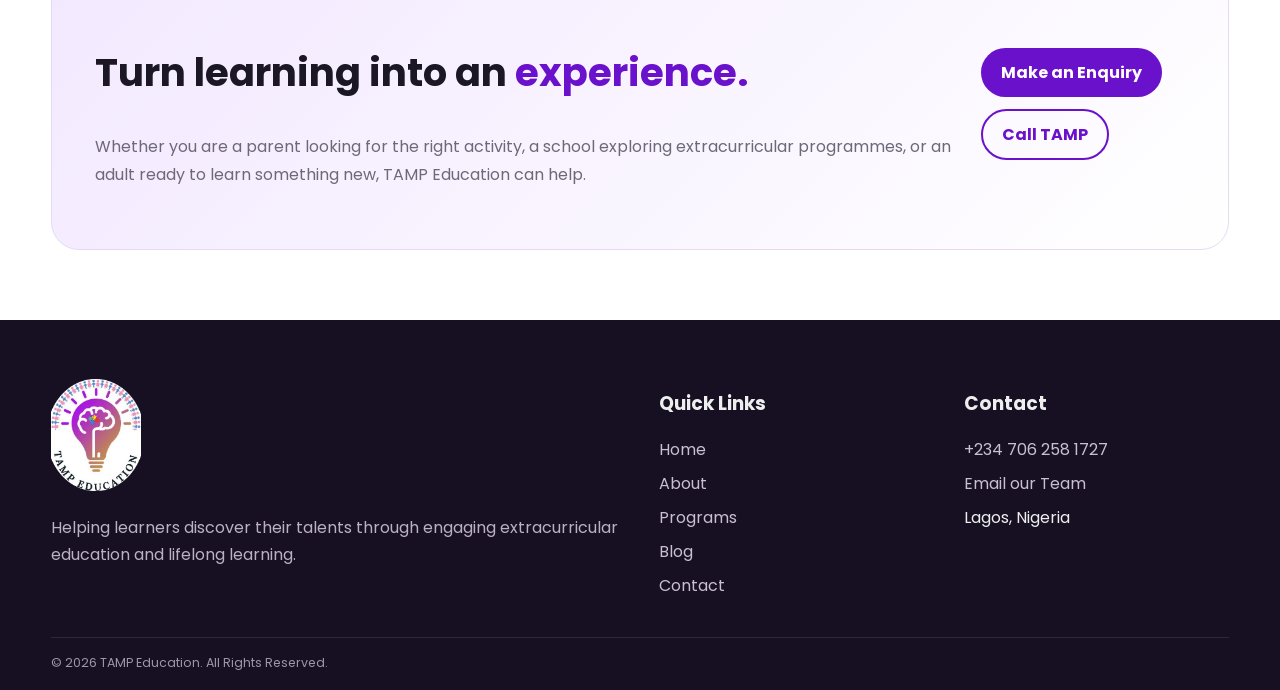
==== commit 8602aae2: "Fix blog footer logo homepage link" ====
--- a/blog.html
+++ b/blog.html
@@ -127,7 +127,8 @@
   <div class="container">
     <div class="footer-grid">
       <div>
-        <img class="footer-logo" src="images/logo.png" alt="TAMP Education">
+         <a href="index.html" class="footer-logo">
+        <img class="footer-logo" src="images/logo.png" alt="TAMP Education"></a>
         <p>Helping learners discover their talents through engaging extracurricular education and lifelong learning.</p>
       </div>
       <div>
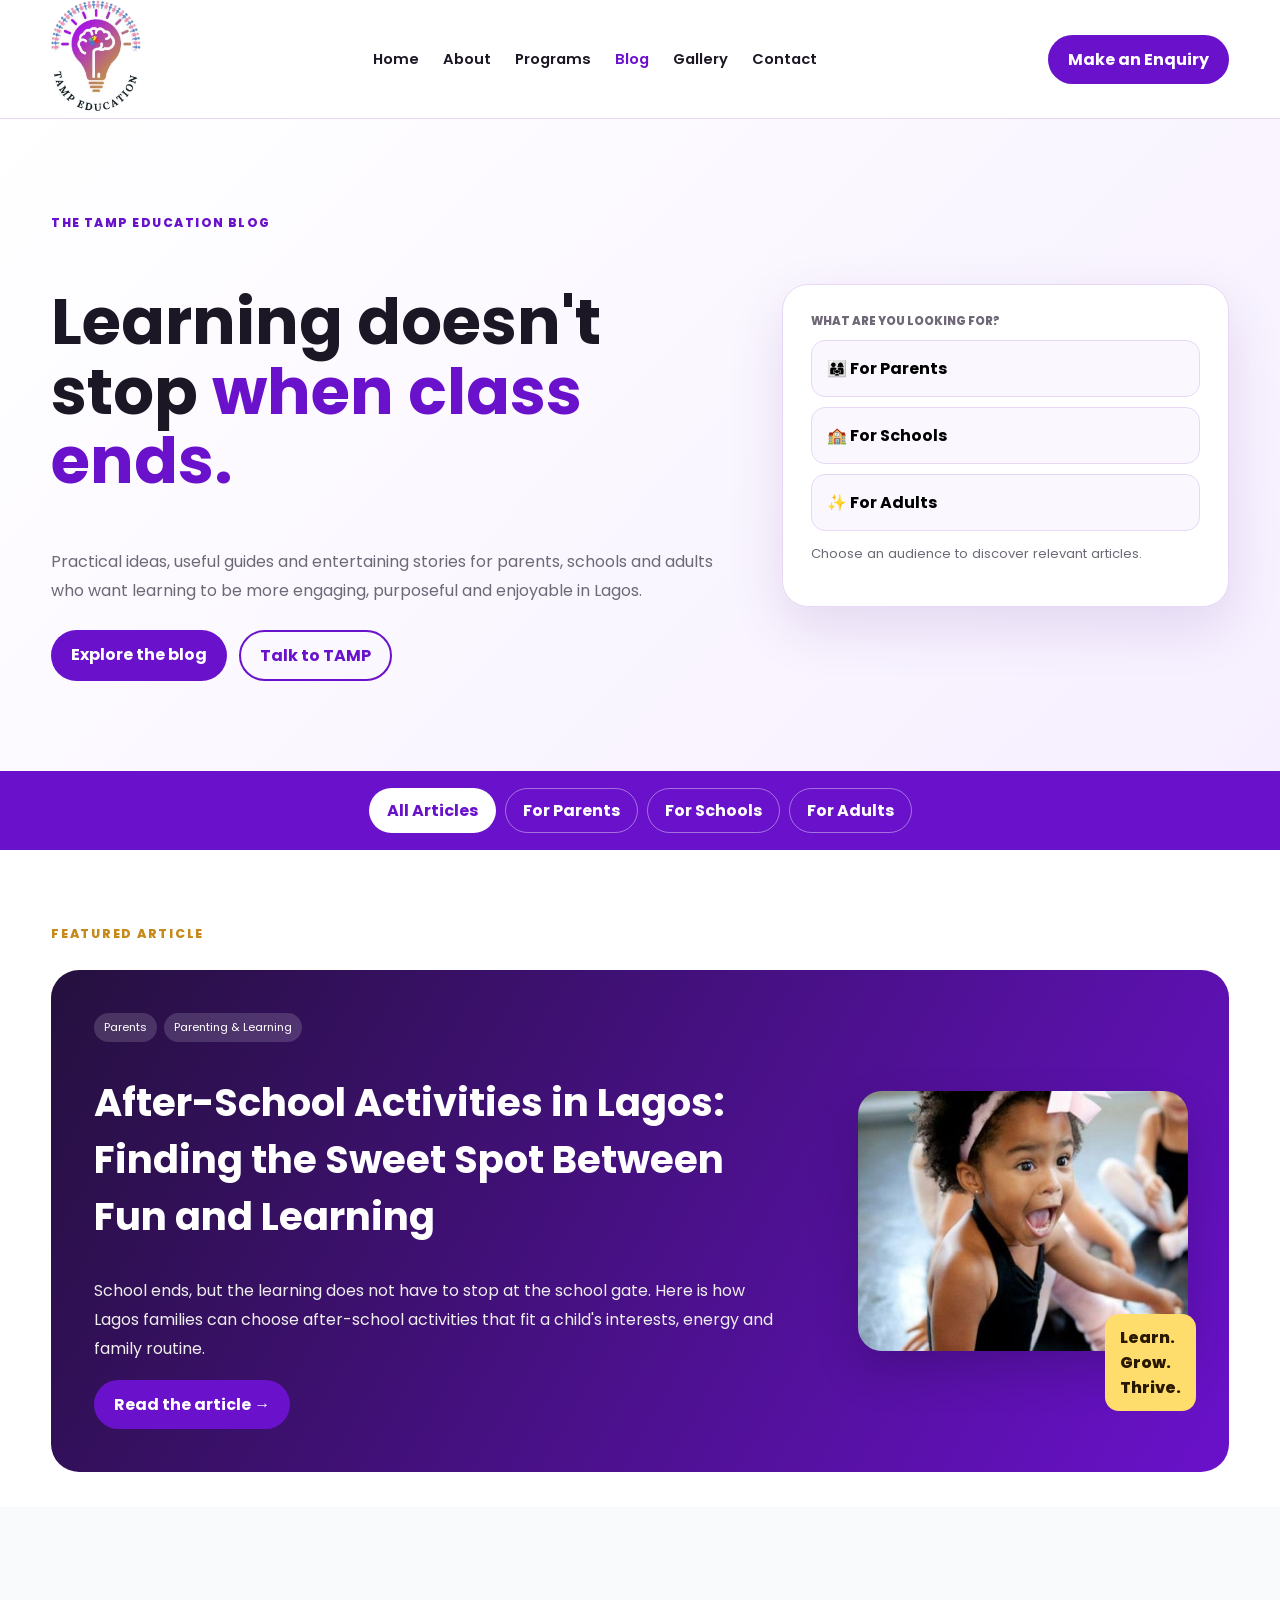
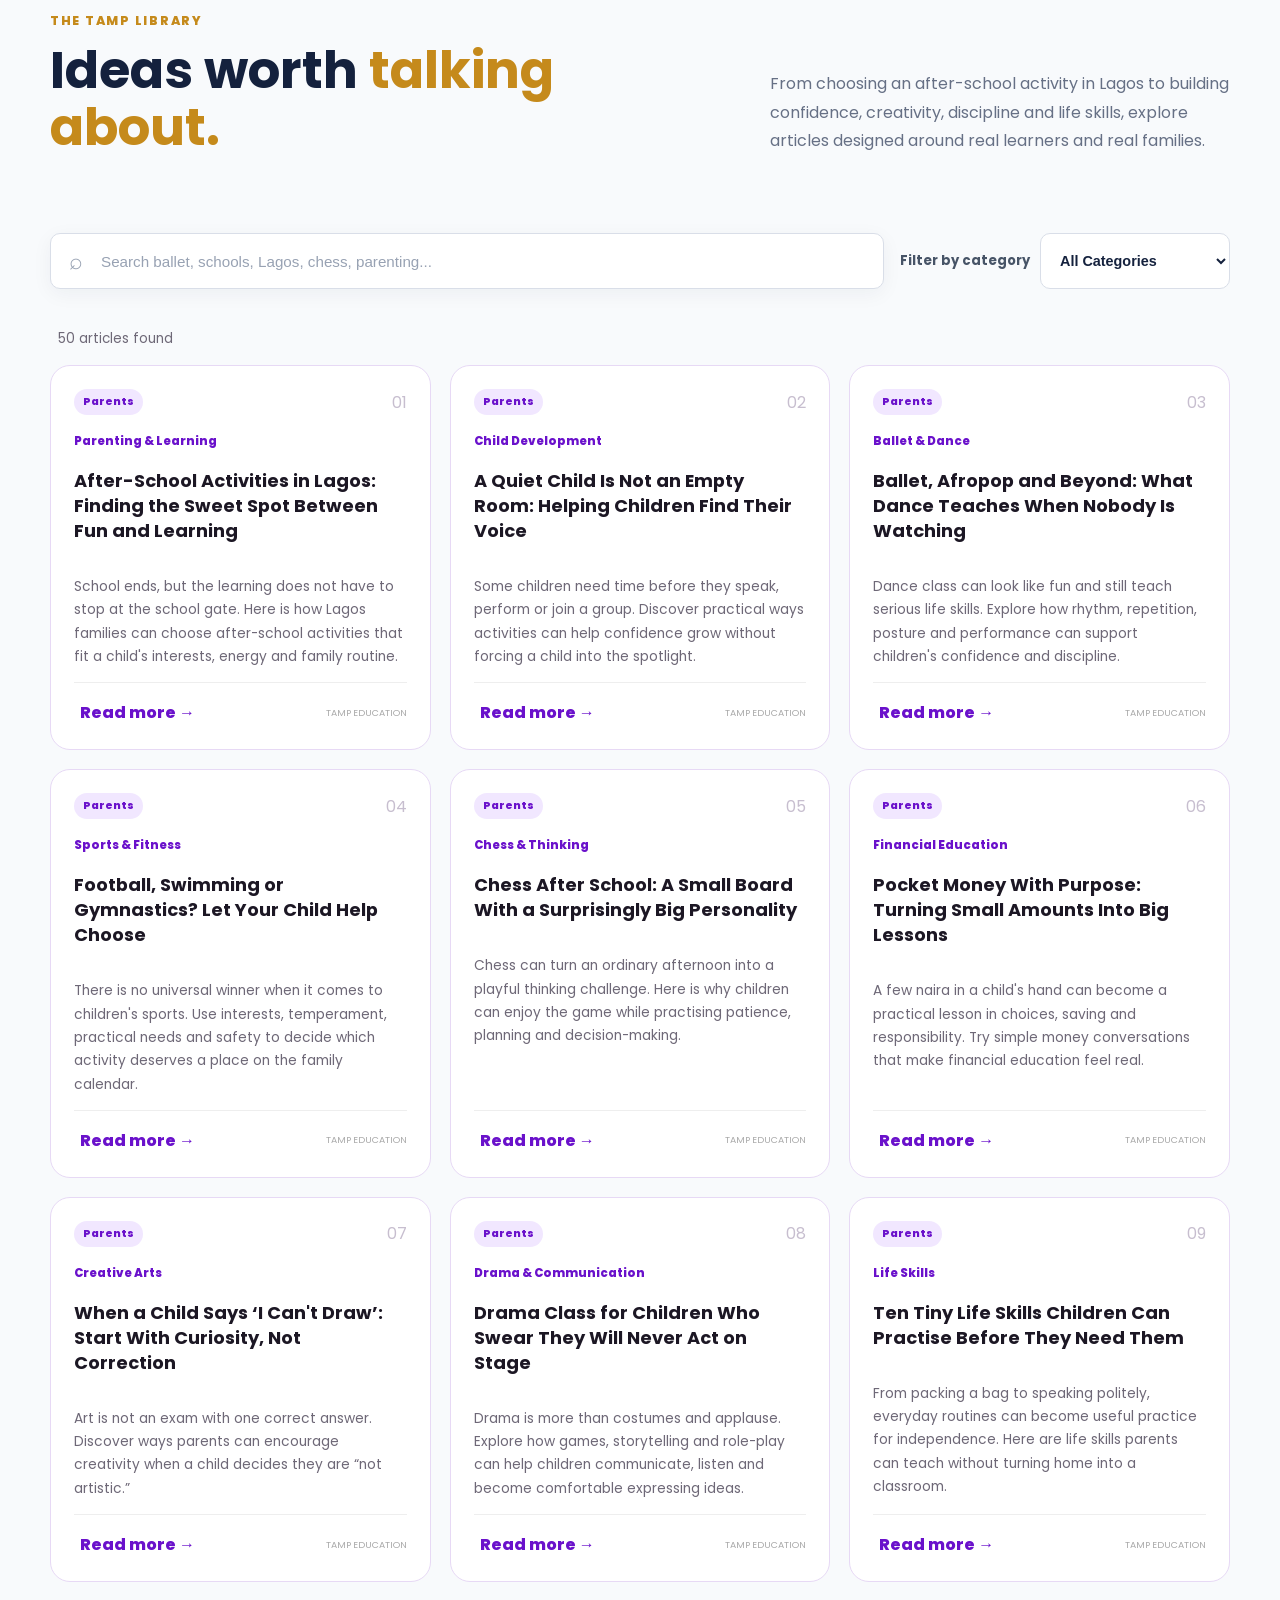
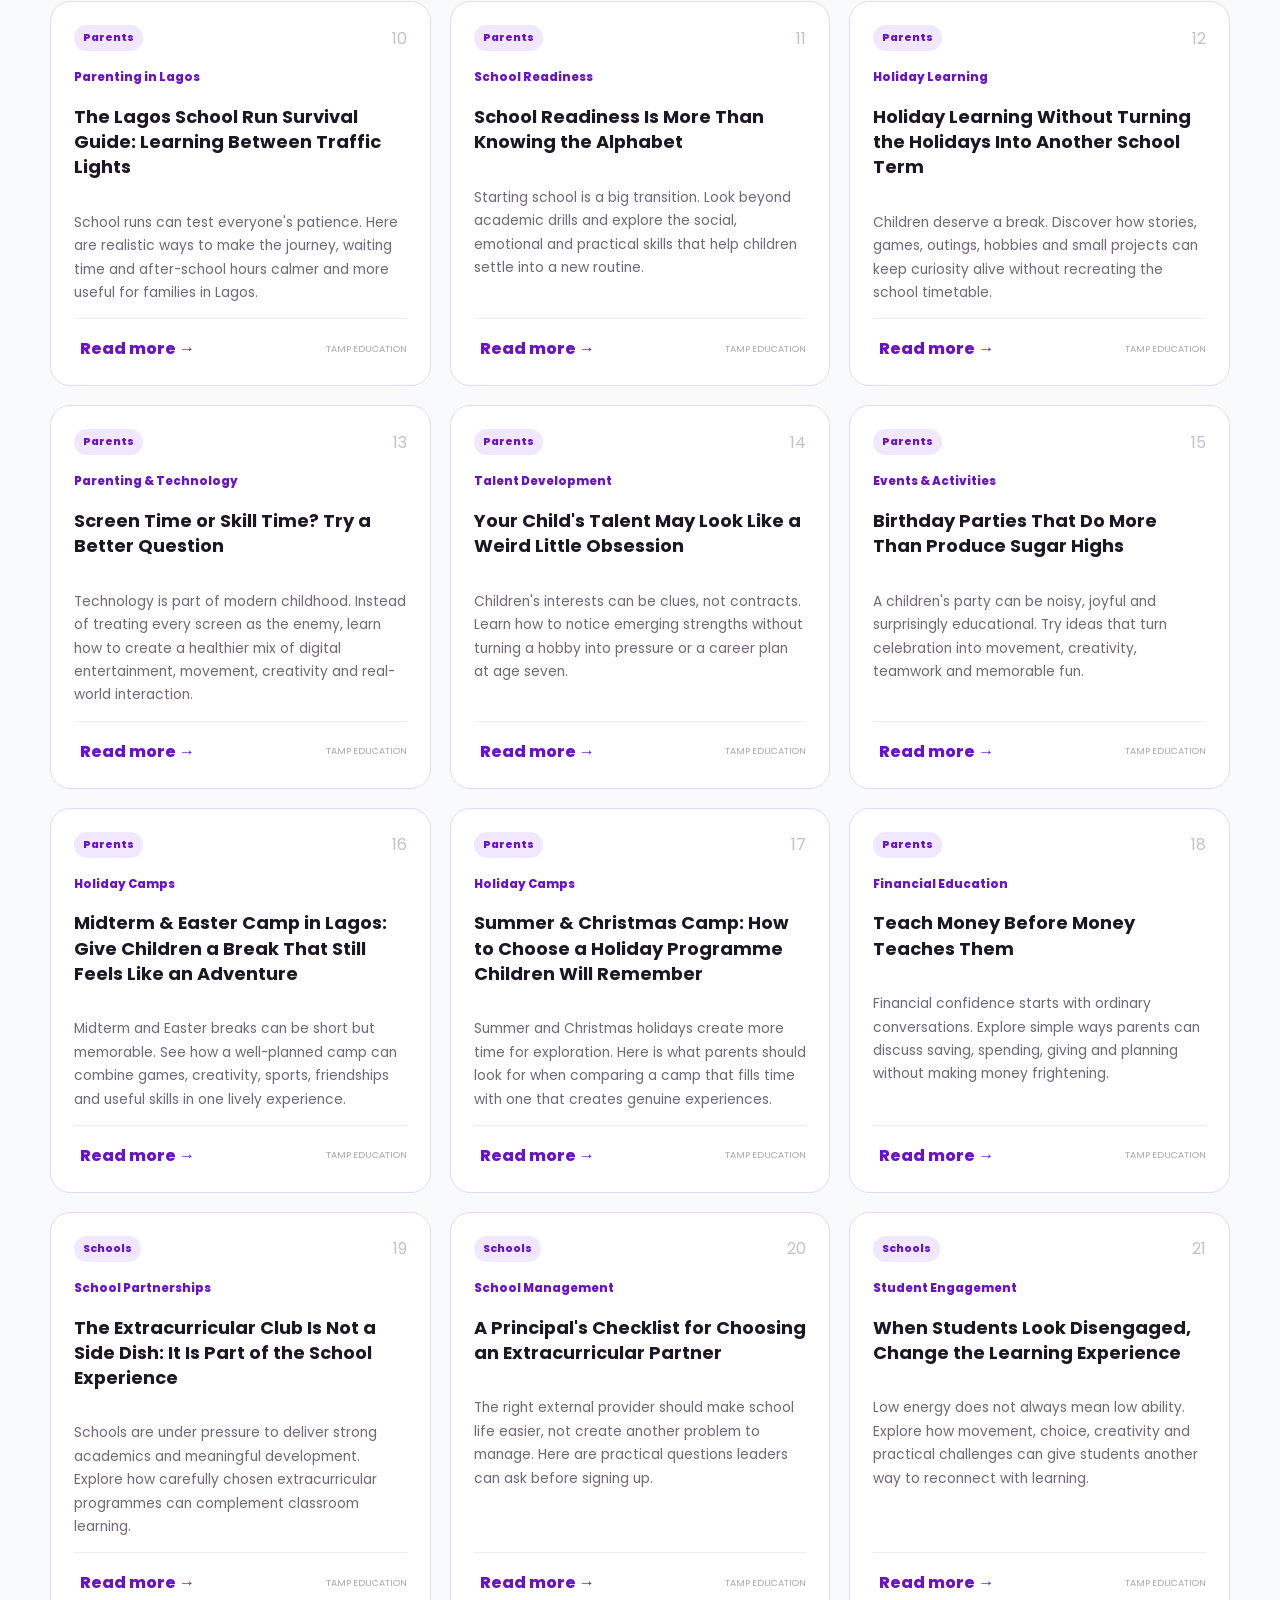
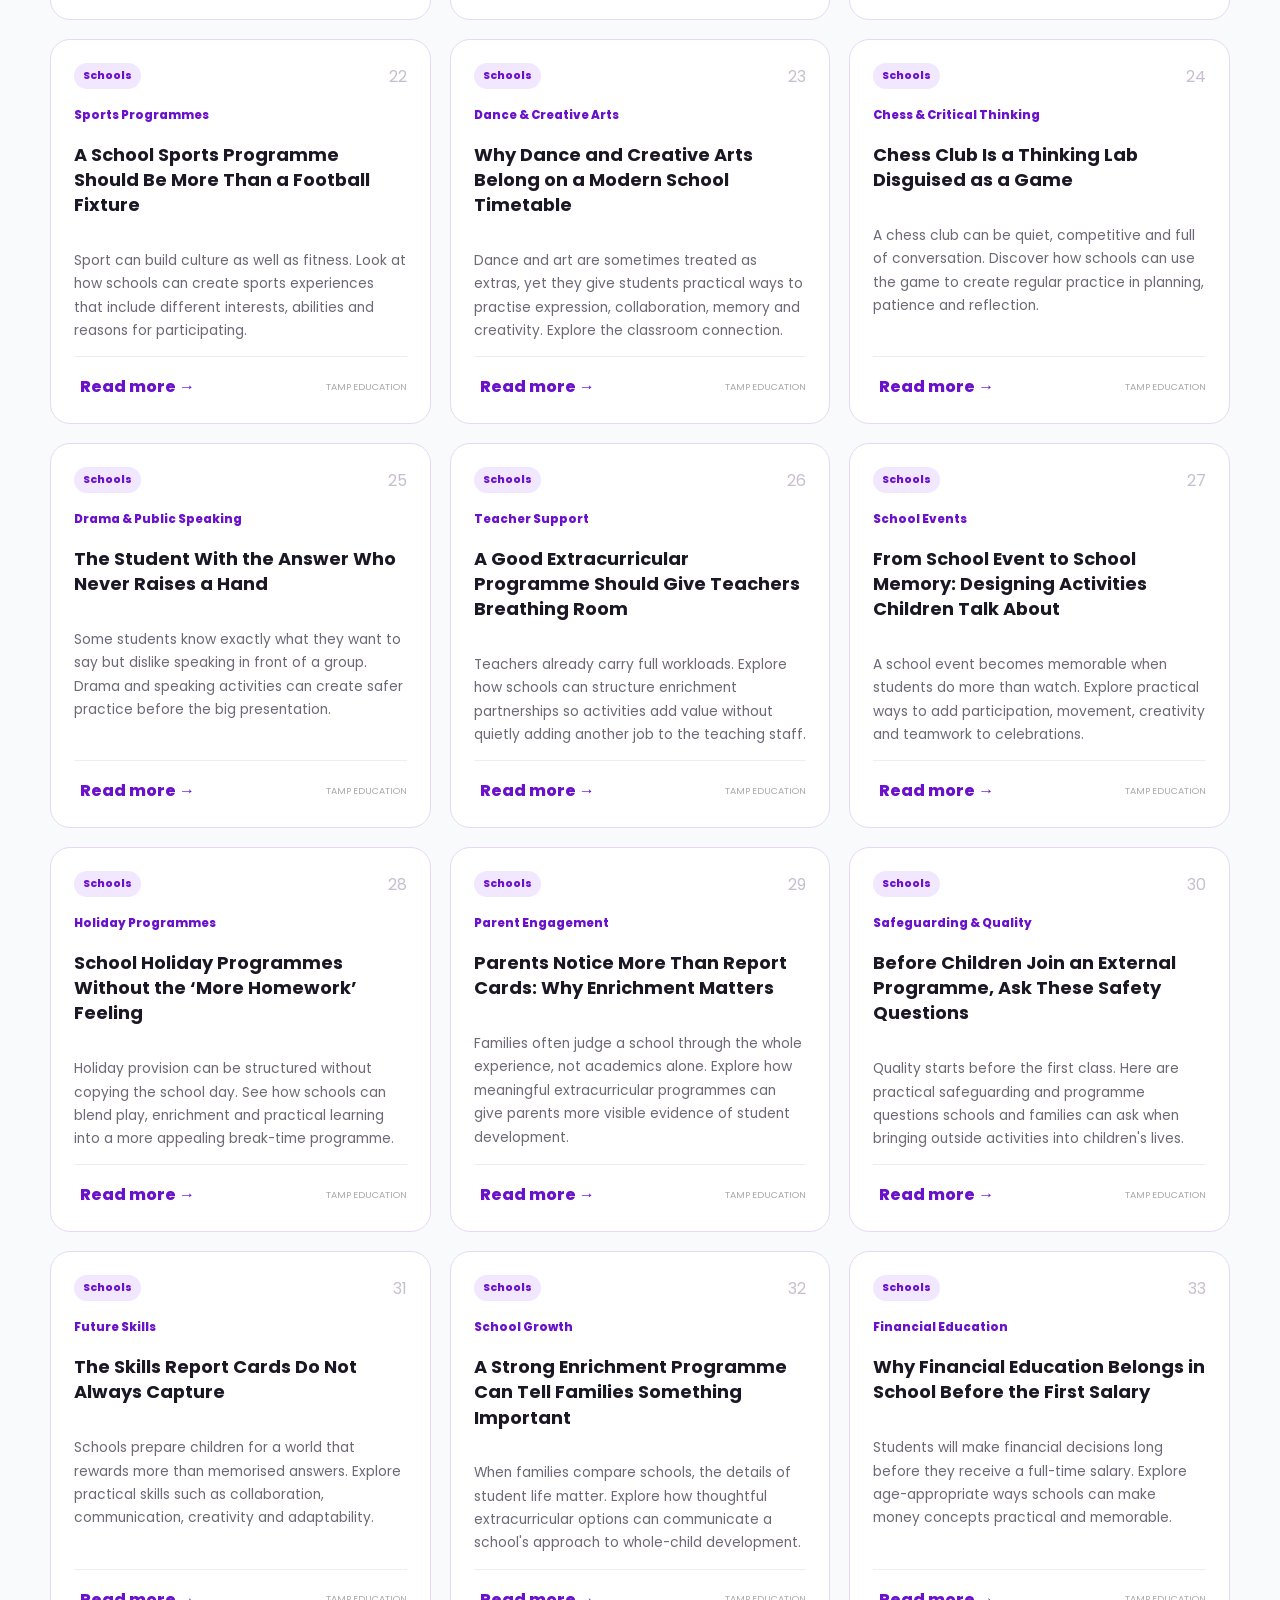
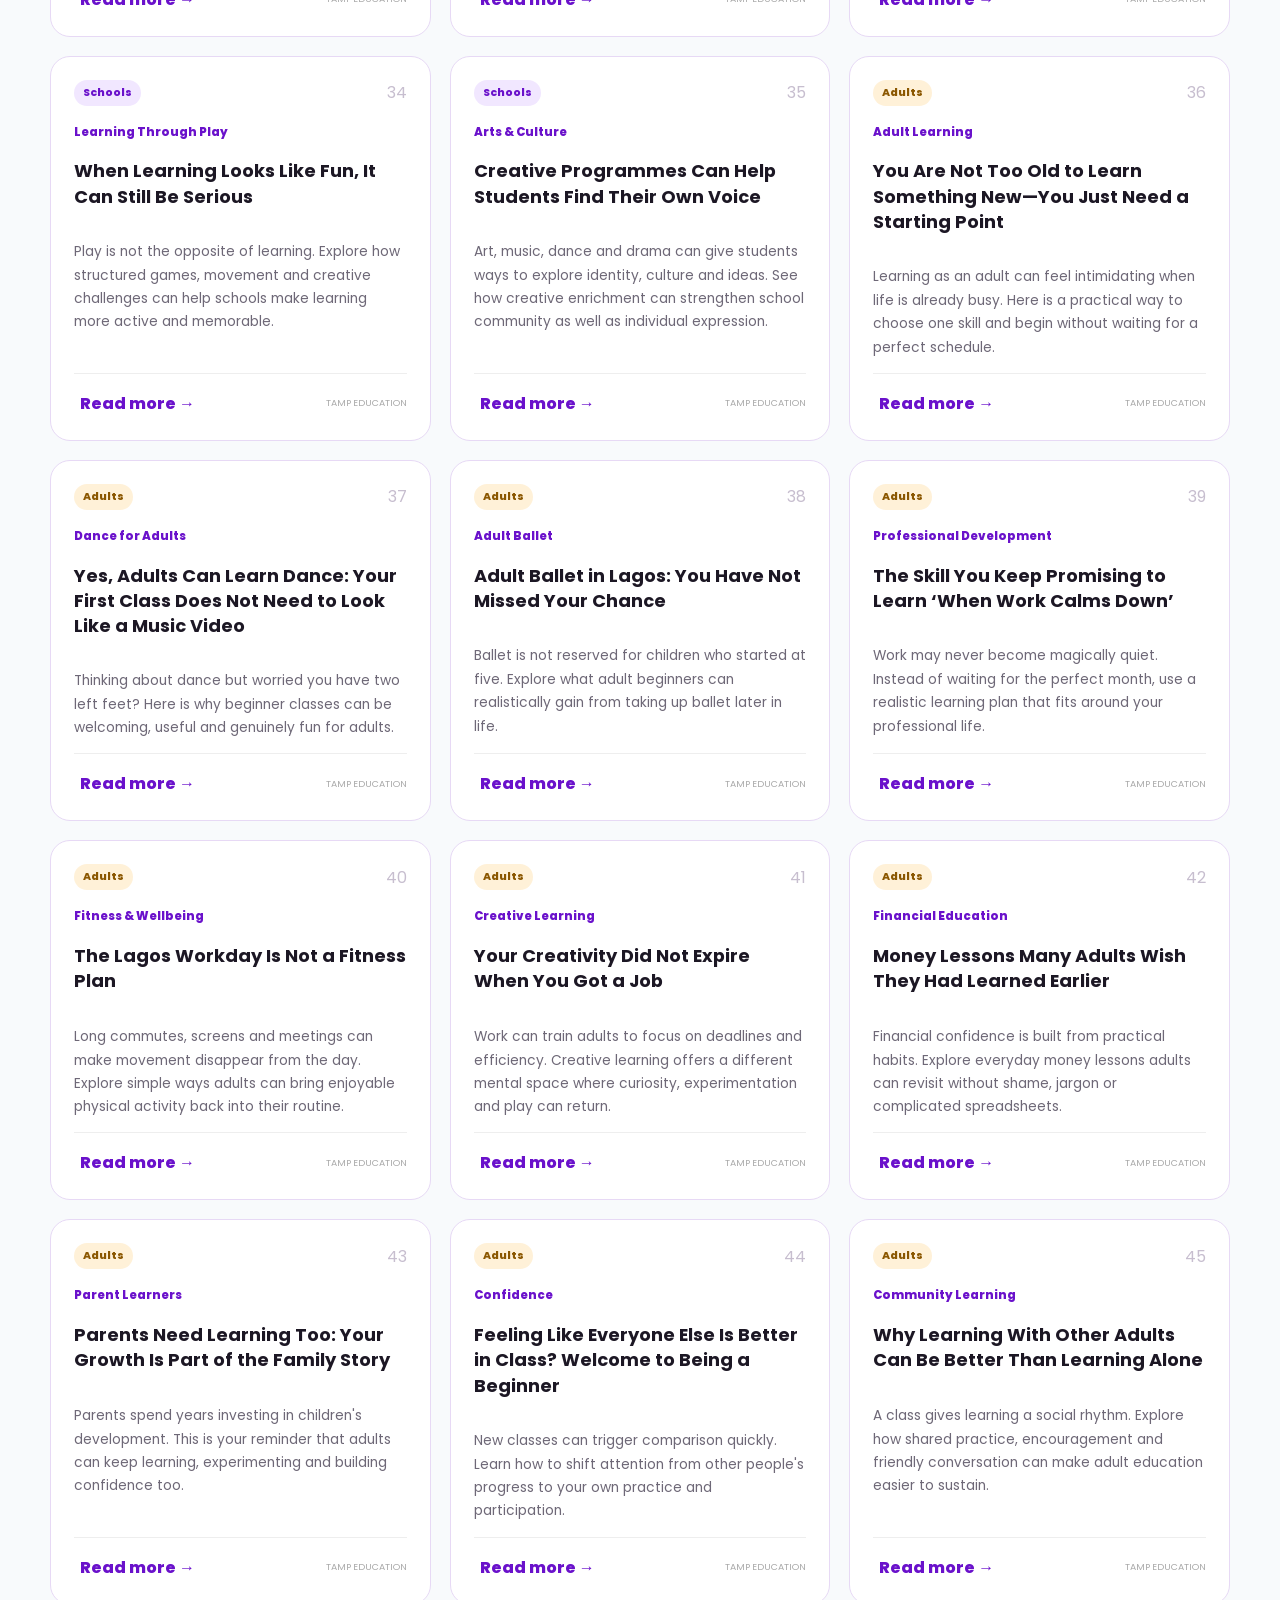
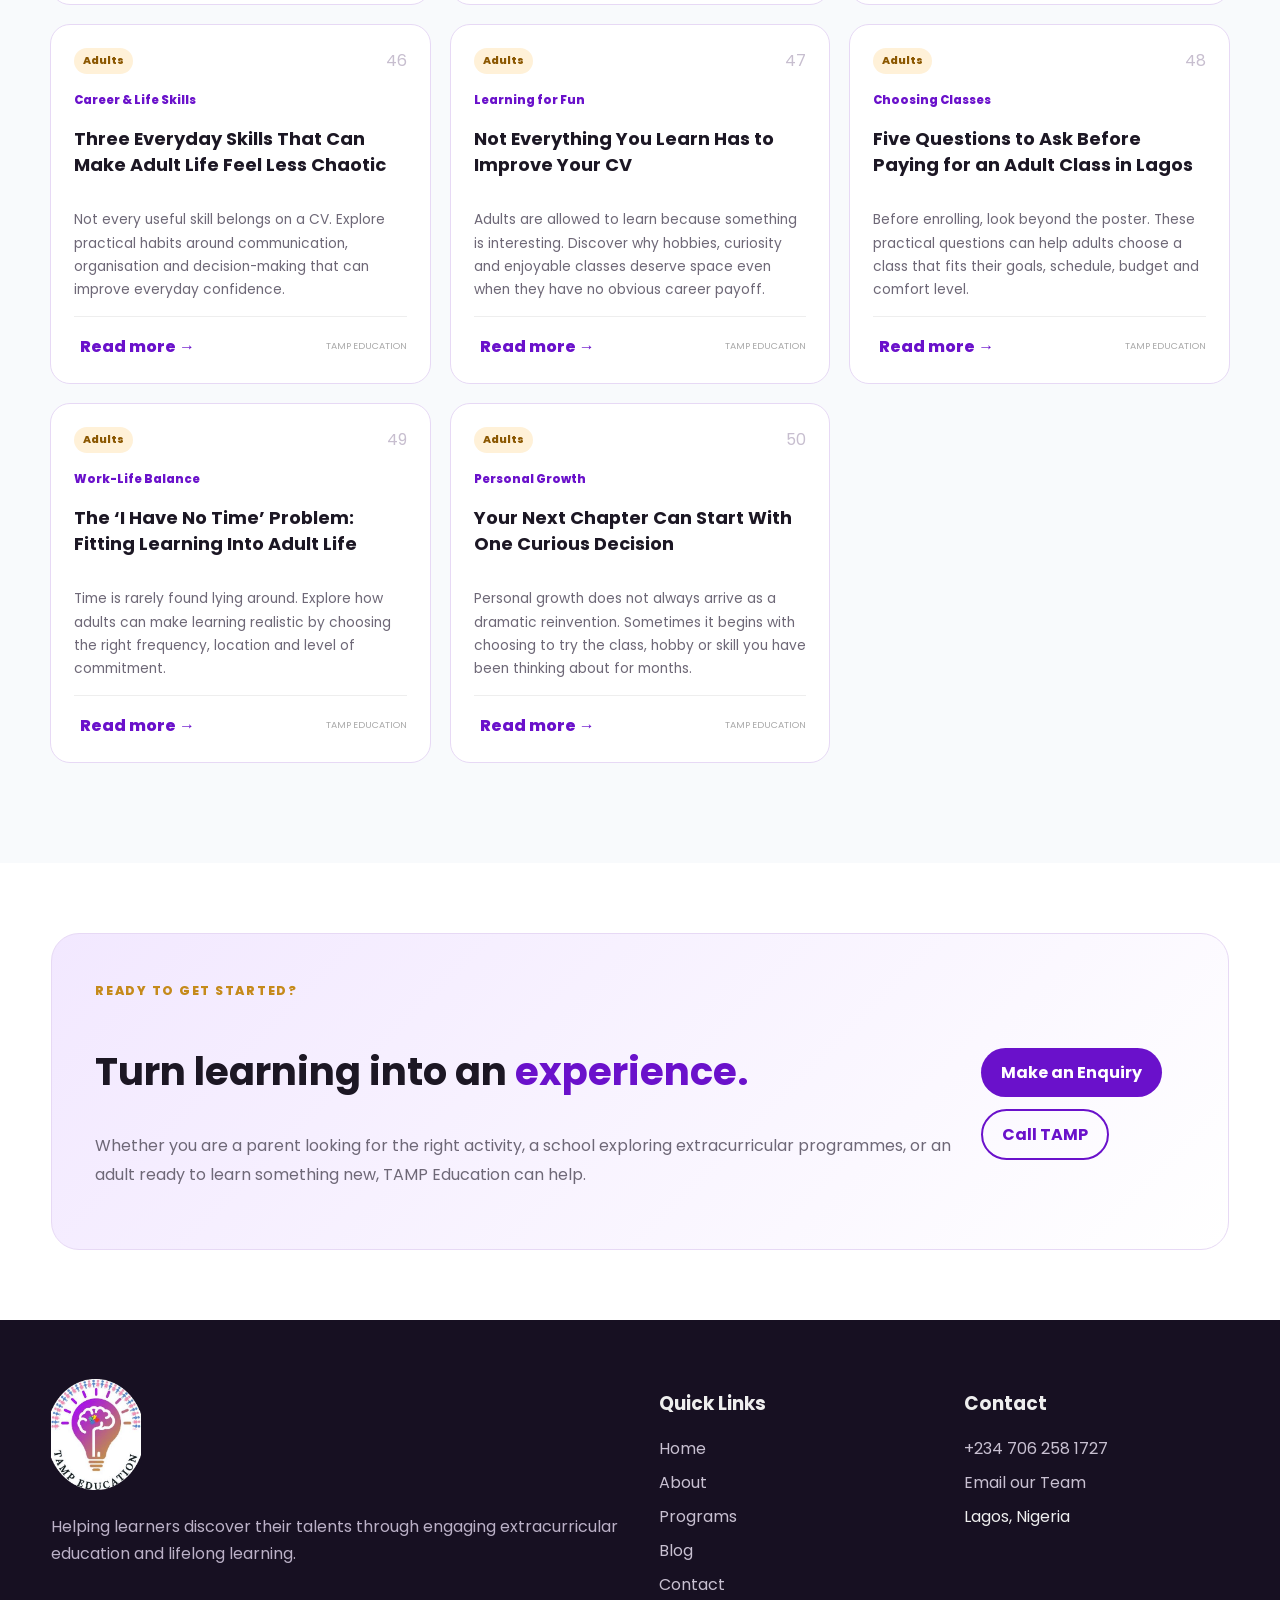
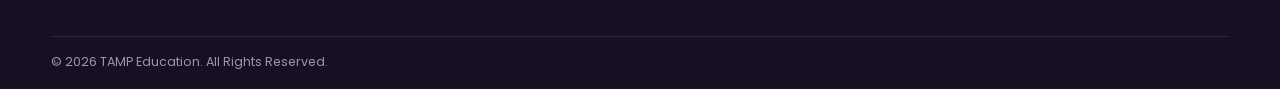
==== commit 1b6923e7: "Update blog to 50 articles and improve mobile search" ====
--- a/blog.html
+++ b/blog.html
@@ -80,25 +80,21 @@
 
     <div class="blog-tools">
       <div class="search-box">
-        <span>⌕</span>
-      
-    <input
-        id="blogSearch"
-        type="text"
-        placeholder="Search ballet, schools, Lagos, chess, parenting..."
-        aria-label="Search blog articles"
-    >
+        <button class="search-icon" id="searchIcon" type="button" aria-label="Focus search">⌕</button>
+        <input
+          id="blogSearch"
+          type="text"
+          placeholder="Search ballet, schools, Lagos, chess, parenting..."
+          aria-label="Search blog articles"
+        >
+      </div>
 
-    <button id="searchButton" type="button">Search</button>
-</div>
+      <div class="category-select-wrap">
+        <label for="categorySelect" class="category-label">Filter by category</label>
+        <select id="categorySelect" aria-label="Filter articles by category">
+          <option value="All">All Categories</option>
+        </select>
       </div>
-      <div class="category-select-wrap">
-    <label for="categorySelect class=category-label">Filter by category</label>
-
-    <select id="categorySelect" aria-label="Filter articles by category">
-        <option value="All">All Categories</option>
-    </select>
-</div>
     </div>
 
     <p class="results-line" id="resultsLine"></p>
--- a/blog.css
+++ b/blog.css
@@ -128,7 +128,7 @@
    It is NOT a button.
 */
 
-.search-box > span {
+.search-icon {
     flex: 0 0 50px;
 
     display: flex;
@@ -142,7 +142,10 @@
 
     color: #98a2b3;
 
-    pointer-events: none;
+    border: 0;
+    background: transparent;
+    padding: 0;
+    cursor: pointer;
     user-select: none;
 }
 
@@ -248,55 +251,6 @@
 }
 
 
-/* =========================================================
-   SEARCH BUTTON
-   ========================================================= */
-
-#searchButton {
-    flex: 0 0 auto;
-
-    height: 44px;
-    min-width: 105px;
-
-    margin-right: 6px;
-    padding: 0 22px;
-
-    border: 0;
-    border-radius: 7px;
-
-    background: #14213d;
-    color: #ffffff;
-
-    font-family: "Inter", sans-serif;
-    font-size: 0.9rem;
-    font-weight: 700;
-
-    cursor: pointer;
-
-    transition:
-        background 0.2s ease,
-        transform 0.2s ease,
-        box-shadow 0.2s ease;
-}
-
-#searchButton:hover {
-    background: #c58a1b;
-
-    box-shadow:
-        0 6px 16px rgba(197, 138, 27, 0.2);
-
-    transform: translateY(-1px);
-}
-
-#searchButton:active {
-    transform: translateY(0);
-}
-
-#searchButton:focus-visible {
-    outline: 3px solid rgba(197, 138, 27, 0.3);
-    outline-offset: 3px;
-}
-
 
 /* =========================================================
    CATEGORY SELECT
@@ -371,6 +325,7 @@
 
 .results-line {
     min-height: 24px;
+    padding-left: 8px;
 
     margin: 0 0 25px;
 
@@ -872,11 +827,6 @@
         width: 170px;
     }
 
-    #searchButton {
-        min-width: 90px;
-        padding: 0 16px;
-    }
-
 }
 
 
@@ -923,6 +873,7 @@
     .category-select-wrap {
         width: 100%;
         height: auto;
+        padding-left: 12px;
     }
 
     #categorySelect {
@@ -930,6 +881,10 @@
         height: 52px;
     }
 
+    .results-line {
+        padding-left: 12px;
+    }
+
     .post-grid {
         grid-template-columns: 1fr;
     }
@@ -967,19 +922,12 @@
         min-height: 54px;
     }
 
-    .search-box > span {
+    .search-icon {
         flex-basis: 42px;
     }
 
     .search-box input {
         font-size: 0.84rem;
-    }
-
-    #searchButton {
-        min-width: 78px;
-        padding: 0 12px;
-
-        font-size: 0.8rem;
     }
 
     .blog-card-footer {
@@ -993,4 +941,4 @@
 
 }
 
-.category-filters button.active{background:var(--p);color:#fff}.results-line{color:var(--muted);font-size:.84rem;margin:20px 0 12px}.post-grid{display:grid;grid-template-columns:repeat(3,1fr);gap:19px}.post-card{background:#fff;border:1px solid var(--border);border-radius:20px;padding:23px;min-height:320px;display:flex;flex-direction:column}.post-card:hover{box-shadow:var(--shadow);transform:translateY(-3px)}.post-topline,.post-footer{display:flex;justify-content:space-between;align-items:center}.audience-pill{font-size:.67rem;padding:5px 9px;border-radius:999px;background:var(--pl);color:var(--p);font-weight:800}.audience-pill.adults{background:#fff1d8;color:#8b5700}.post-number{color:#c7becf}.category{display:block;color:var(--p);font-size:.73rem;font-weight:800;margin-top:18px}.post-card h3{font-size:1.12rem;line-height:1.4}.post-card p{color:var(--muted);font-size:.86rem;line-height:1.7}.post-footer{margin-top:auto;border-top:1px solid #eee;padding-top:16px}.read-btn{border:0;background:none;color:var(--p);font-weight:800}.post-footer span{font-size:.58rem;color:#aaa}.no-results{grid-column:1/-1;text-align:center;background:#fff;border:1px solid var(--border);border-radius:20px;padding:55px}.read-btn:hover{color: #171022;}.sales-cta{padding:70px 0}.sales-card{background:linear-gradient(135deg,#f2e8ff,#fff);border:1px solid var(--border);border-radius:28px;padding:43px;display:flex;justify-content:space-between;align-items:center;gap:30px}.sales-card h2{font-size:clamp(1.8rem,3vw,2.7rem)}.blog-footer{background:#171022;color:#eee;padding:50px 0 18px}.footer-grid{display:grid;grid-template-columns:1.5fr .7fr .7fr;gap:40px}.footer-grid p{color:#bbb1c7;line-height:1.7}.footer-grid a,.footer-grid button{display:block;background:none;border:0;color:#c8c0d1;margin:9px 0;padding:0}.copyright{border-top:1px solid #ffffff1a;margin-top:30px;padding-top:16px;color:#9d95a8;font-size:.78rem}.article-modal{position:fixed;inset:0;z-index:500;background:#0f0718cc;display:grid;place-items:center;padding:18px;opacity:0;visibility:hidden;pointer-events:none}.article-modal.open{opacity:1;visibility:visible;pointer-events:auto}.modal-card{position:relative;background:#fff;border-radius:24px;width:min(820px,100%);max-height:90vh;overflow:auto;padding:40px}.modal-close{position:absolute;right:15px;top:12px;border:0;border-radius:50%;background:var(--pl);color:var(--p);font-size:24px;width:40px;height:40px}.modal-audience,.modal-category{display:inline-block;background:var(--pl);color:var(--p);border-radius:999px;padding:6px 10px;font-size:.7rem;font-weight:800;margin-right:5px}.modal-card h2{font-size:clamp(1.7rem,4vw,2.6rem)}.modal-excerpt,.modal-content p{color:#5f5868;line-height:1.85}.modal-sales{margin-top:28px;background:var(--soft);border:1px solid var(--border);border-radius:17px;padding:22px}@media(max-width:900px){.blog-nav-links{display:none;position:absolute;left:0;right:0;top:82px;background:#fff;padding:18px;flex-direction:column}.blog-nav-links.open{display:flex}.blog-menu{display:block}.blog-nav-cta{display:none}.blog-hero-inner,.featured-card,.section-heading{grid-template-columns:1fr}.featured-visual{min-height:230px}.post-grid{grid-template-columns:repeat(2,1fr)}.sales-card{flex-direction:column;align-items:flex-start}}@media(max-width:600px){.blog-hero{padding:60px 0}.post-grid{grid-template-columns:1fr}.featured-copy,.sales-card,.modal-card{padding:28px 22px}.footer-grid{grid-template-columns:1fr}arch-box input{flex-basis:calc(100% - 35px)}.search-box button{flex:1}}
+.category-filters button.active{background:var(--p);color:#fff}.results-line{color:var(--muted);font-size:.84rem;margin:20px 0 12px}.post-grid{display:grid;grid-template-columns:repeat(3,1fr);gap:19px}.post-card{background:#fff;border:1px solid var(--border);border-radius:20px;padding:23px;min-height:320px;display:flex;flex-direction:column}.post-card:hover{box-shadow:var(--shadow);transform:translateY(-3px)}.post-topline,.post-footer{display:flex;justify-content:space-between;align-items:center}.audience-pill{font-size:.67rem;padding:5px 9px;border-radius:999px;background:var(--pl);color:var(--p);font-weight:800}.audience-pill.adults{background:#fff1d8;color:#8b5700}.post-number{color:#c7becf}.category{display:block;color:var(--p);font-size:.73rem;font-weight:800;margin-top:18px}.post-card h3{font-size:1.12rem;line-height:1.4}.post-card p{color:var(--muted);font-size:.86rem;line-height:1.7}.post-footer{margin-top:auto;border-top:1px solid #eee;padding-top:16px}.read-btn{border:0;background:none;color:var(--p);font-weight:800}.post-footer span{font-size:.58rem;color:#aaa}.no-results{grid-column:1/-1;text-align:center;background:#fff;border:1px solid var(--border);border-radius:20px;padding:55px}.read-btn:hover{color: #171022;}.sales-cta{padding:70px 0}.sales-card{background:linear-gradient(135deg,#f2e8ff,#fff);border:1px solid var(--border);border-radius:28px;padding:43px;display:flex;justify-content:space-between;align-items:center;gap:30px}.sales-card h2{font-size:clamp(1.8rem,3vw,2.7rem)}.blog-footer{background:#171022;color:#eee;padding:50px 0 18px}.footer-grid{display:grid;grid-template-columns:1.5fr .7fr .7fr;gap:40px}.footer-grid p{color:#bbb1c7;line-height:1.7}.footer-grid a,.footer-grid button{display:block;background:none;border:0;color:#c8c0d1;margin:9px 0;padding:0}.copyright{border-top:1px solid #ffffff1a;margin-top:30px;padding-top:16px;color:#9d95a8;font-size:.78rem}.article-modal{position:fixed;inset:0;z-index:500;background:#0f0718cc;display:grid;place-items:center;padding:18px;opacity:0;visibility:hidden;pointer-events:none}.article-modal.open{opacity:1;visibility:visible;pointer-events:auto}.modal-card{position:relative;background:#fff;border-radius:24px;width:min(820px,100%);max-height:90vh;overflow:auto;padding:40px}.modal-close{position:absolute;right:15px;top:12px;border:0;border-radius:50%;background:var(--pl);color:var(--p);font-size:24px;width:40px;height:40px}.modal-audience,.modal-category{display:inline-block;background:var(--pl);color:var(--p);border-radius:999px;padding:6px 10px;font-size:.7rem;font-weight:800;margin-right:5px}.modal-card h2{font-size:clamp(1.7rem,4vw,2.6rem)}.modal-excerpt,.modal-content p{color:#5f5868;line-height:1.85}.modal-sales{margin-top:28px;background:var(--soft);border:1px solid var(--border);border-radius:17px;padding:22px}@media(max-width:900px){.blog-nav-links{display:none;position:absolute;left:0;right:0;top:82px;background:#fff;padding:18px;flex-direction:column}.blog-nav-links.open{display:flex}.blog-menu{display:block}.blog-nav-cta{display:none}.blog-hero-inner,.featured-card,.section-heading{grid-template-columns:1fr}.featured-visual{min-height:230px}.post-grid{grid-template-columns:repeat(2,1fr)}.sales-card{flex-direction:column;align-items:flex-start}}@media(max-width:600px){.blog-hero{padding:60px 0}.post-grid{grid-template-columns:1fr}.featured-copy,.sales-card,.modal-card{padding:28px 22px}.footer-grid{grid-template-columns:1fr}arch-box input{flex-basis:calc(100% - 35px)}}
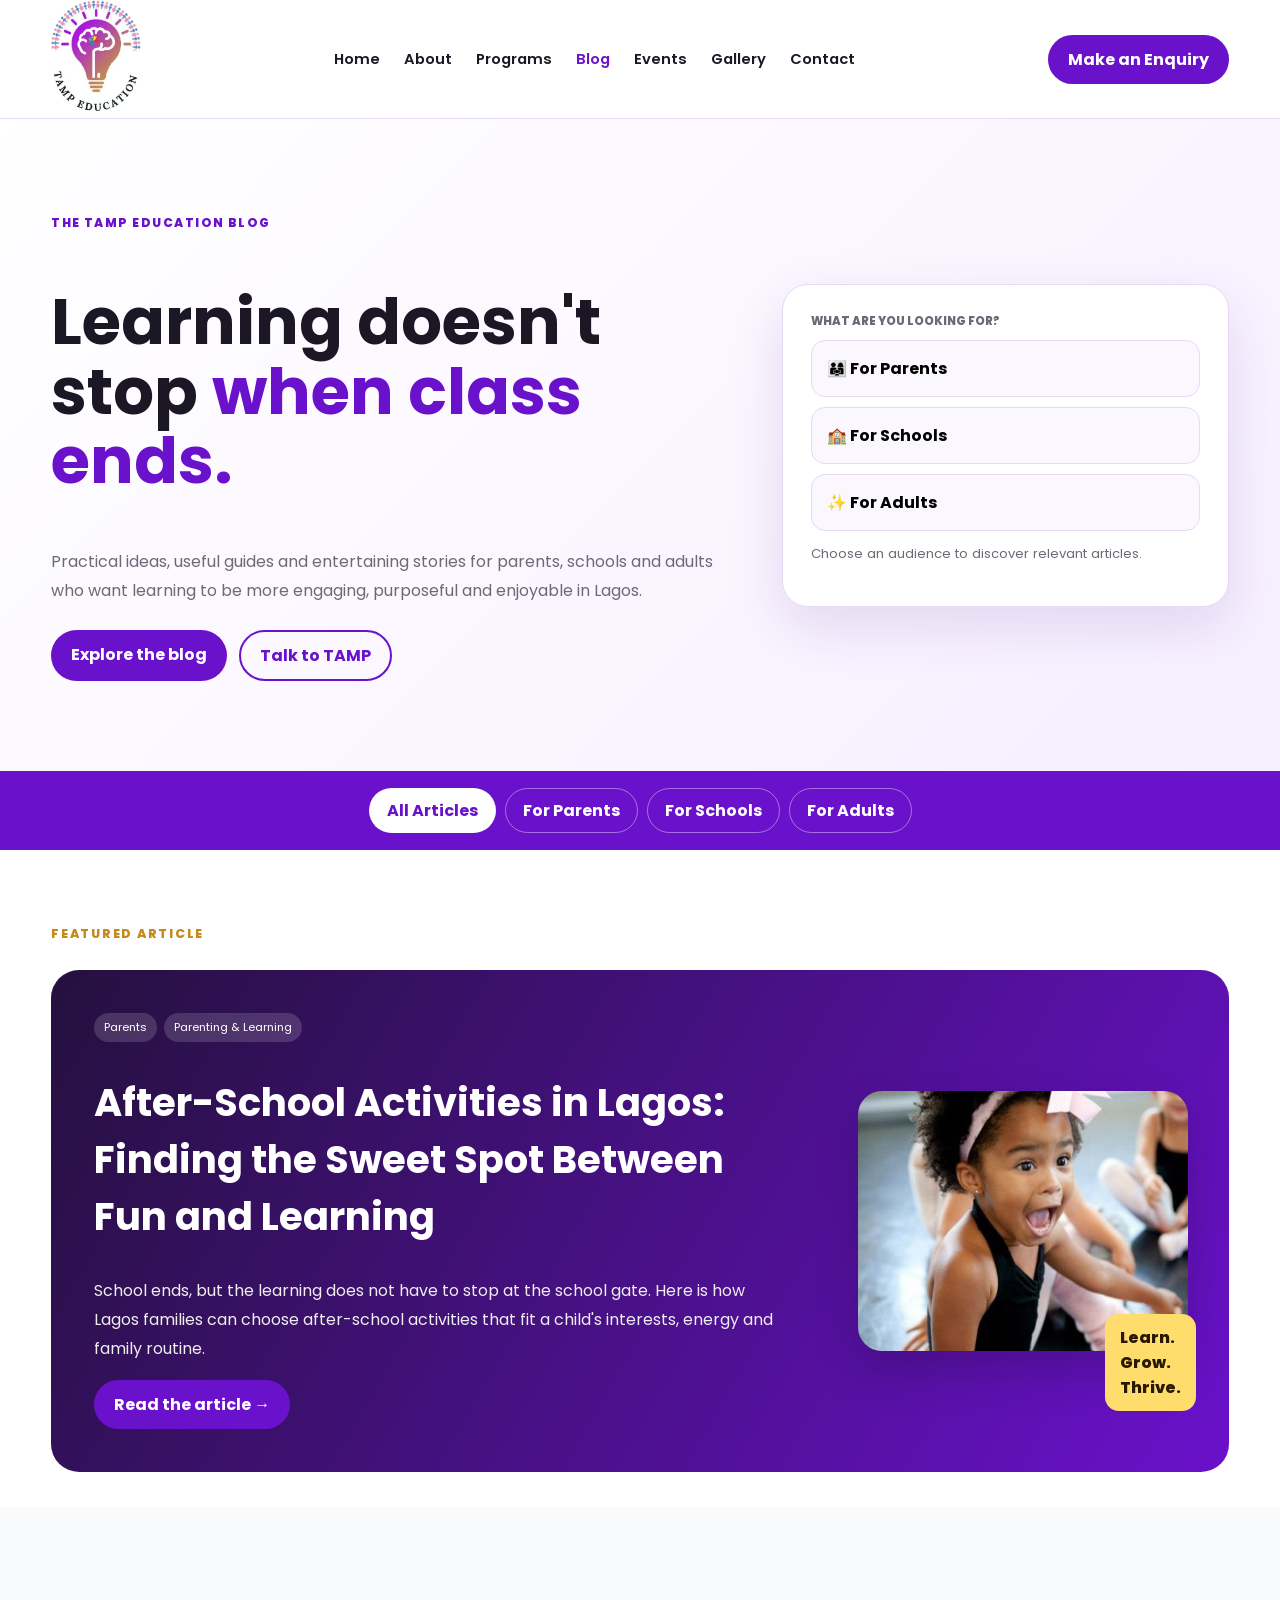
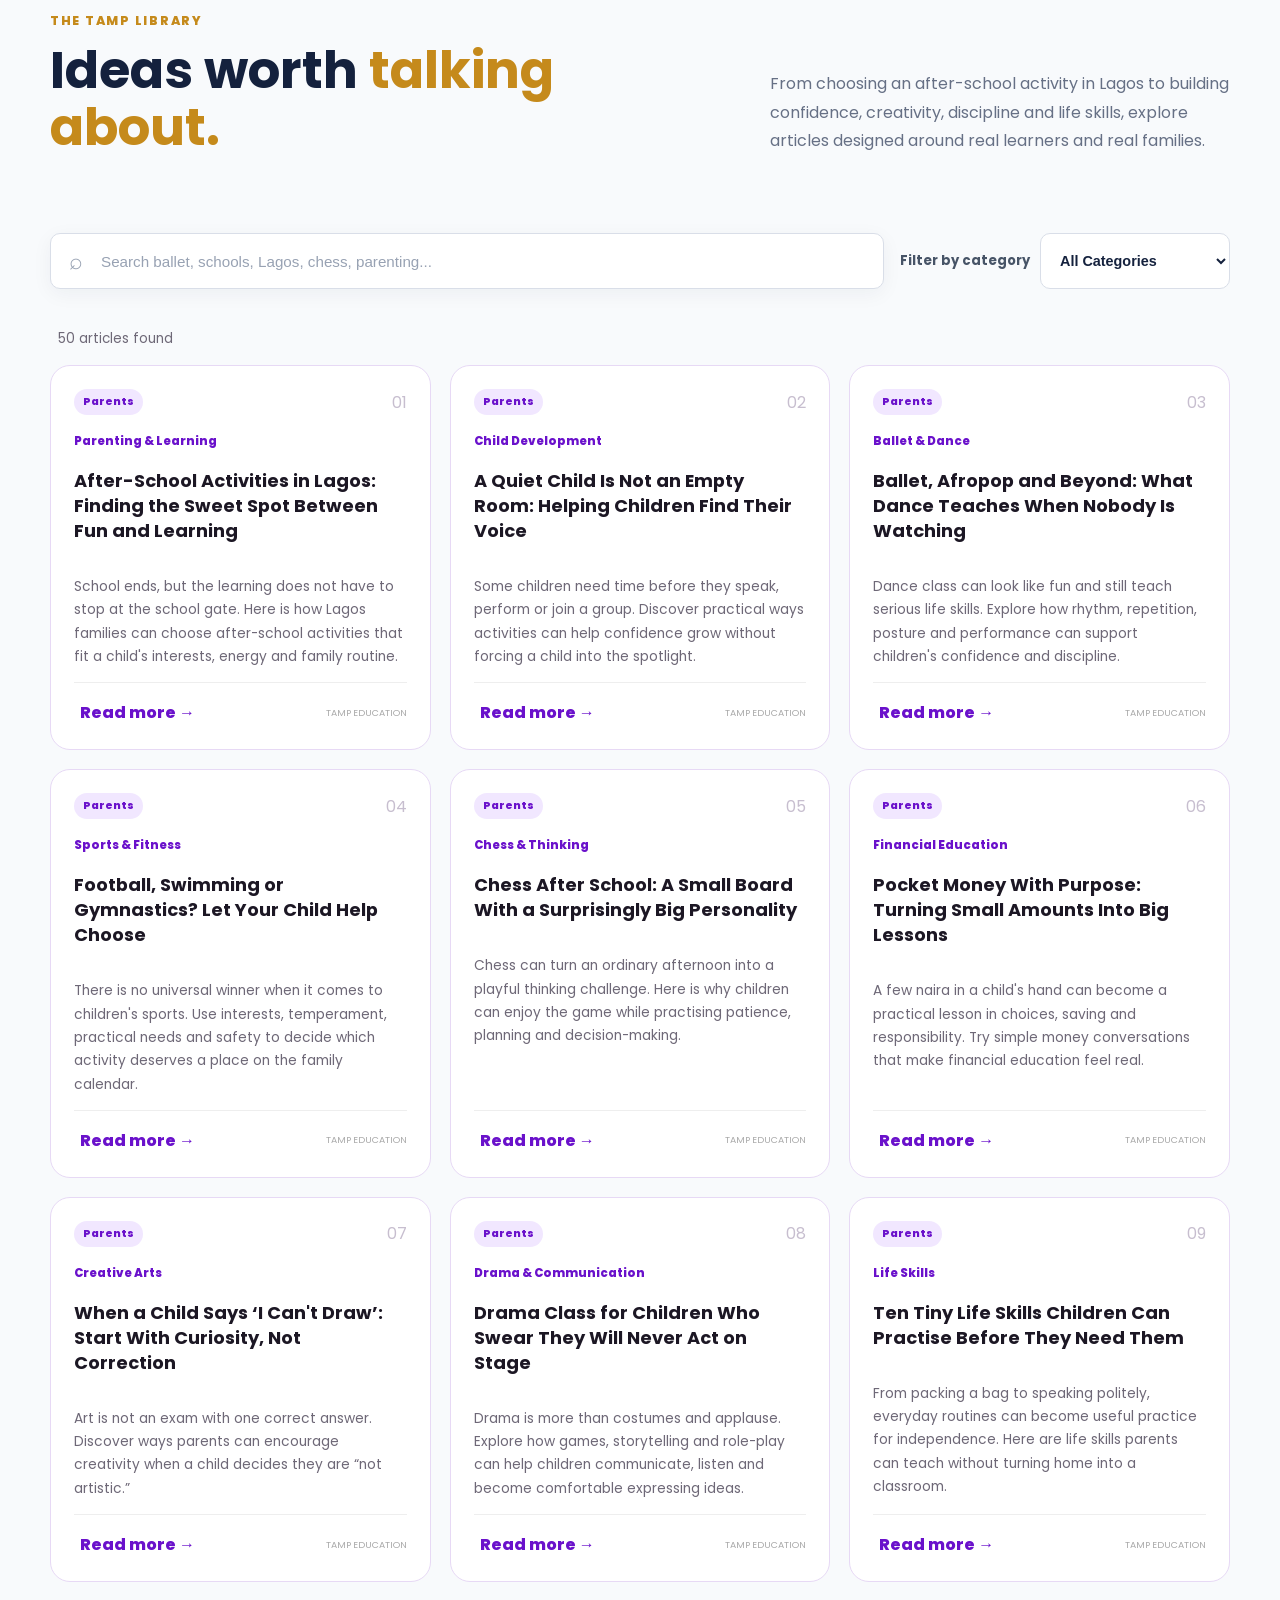
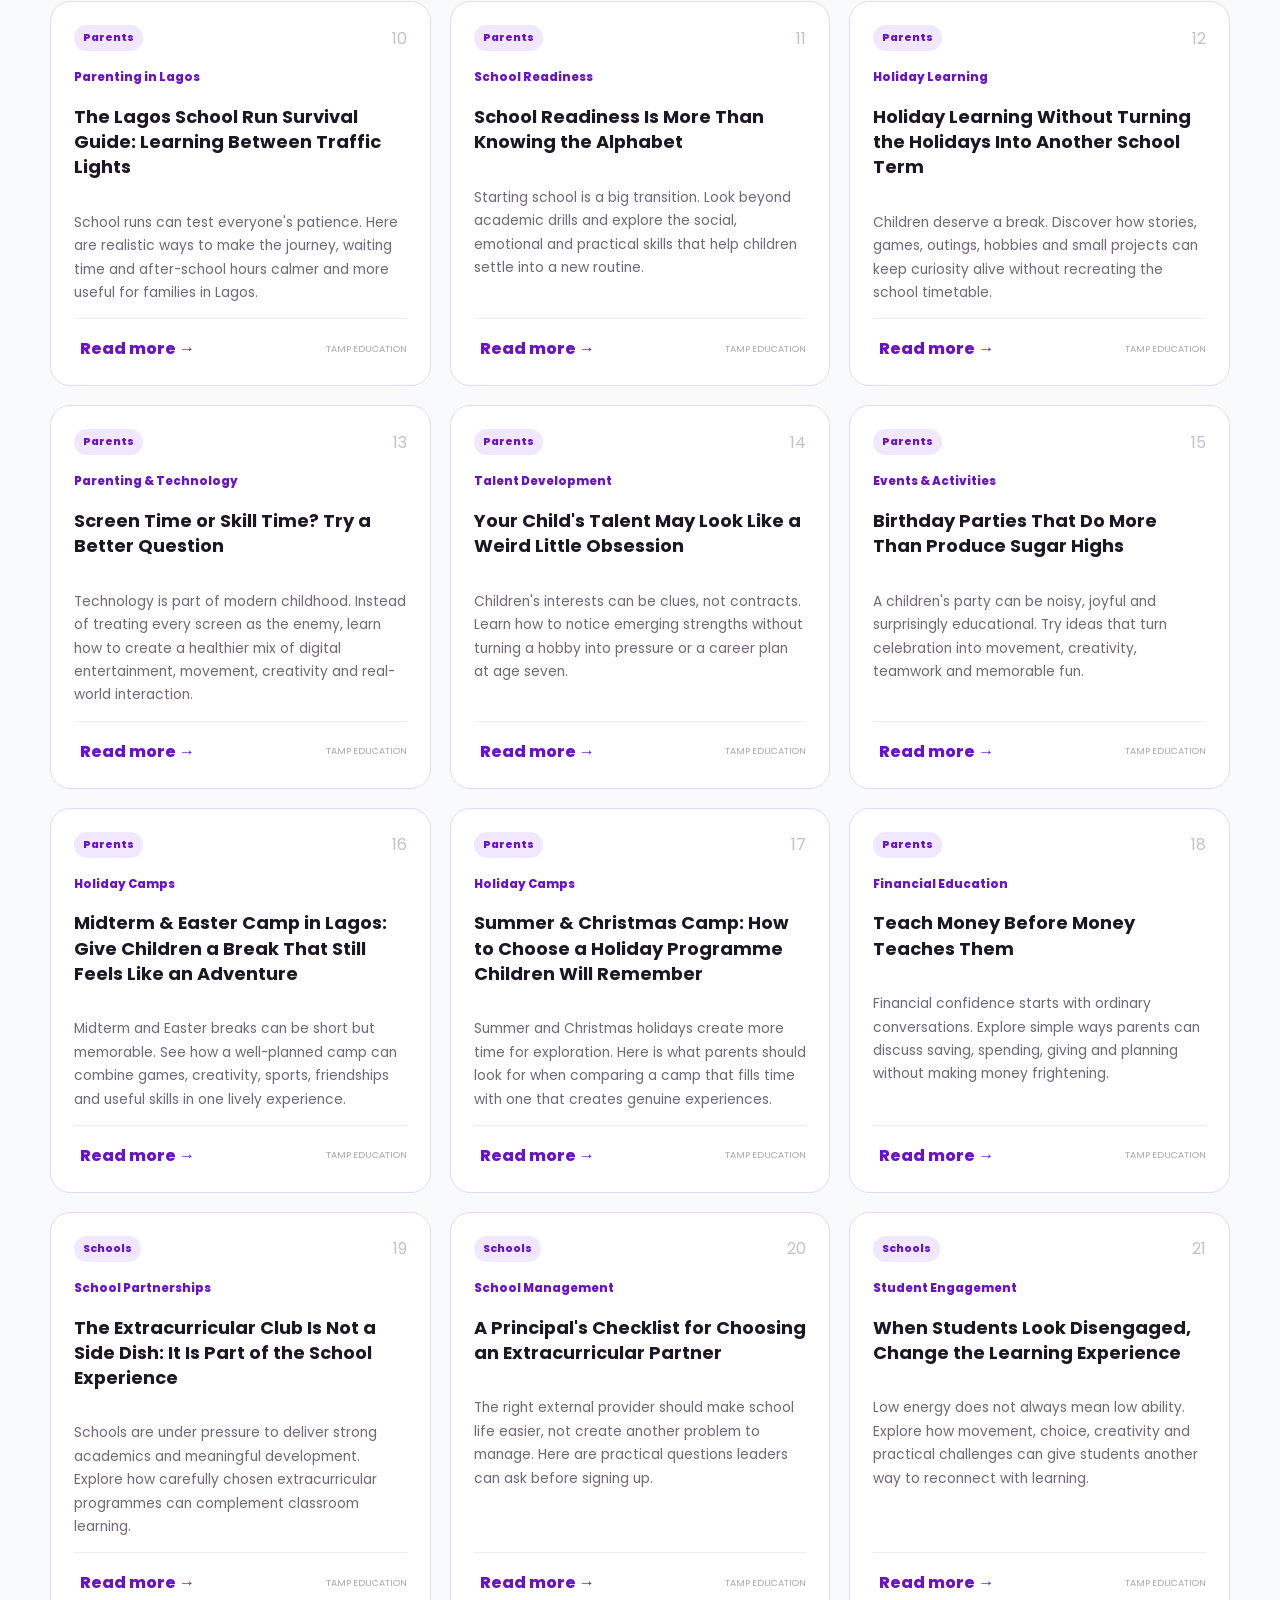
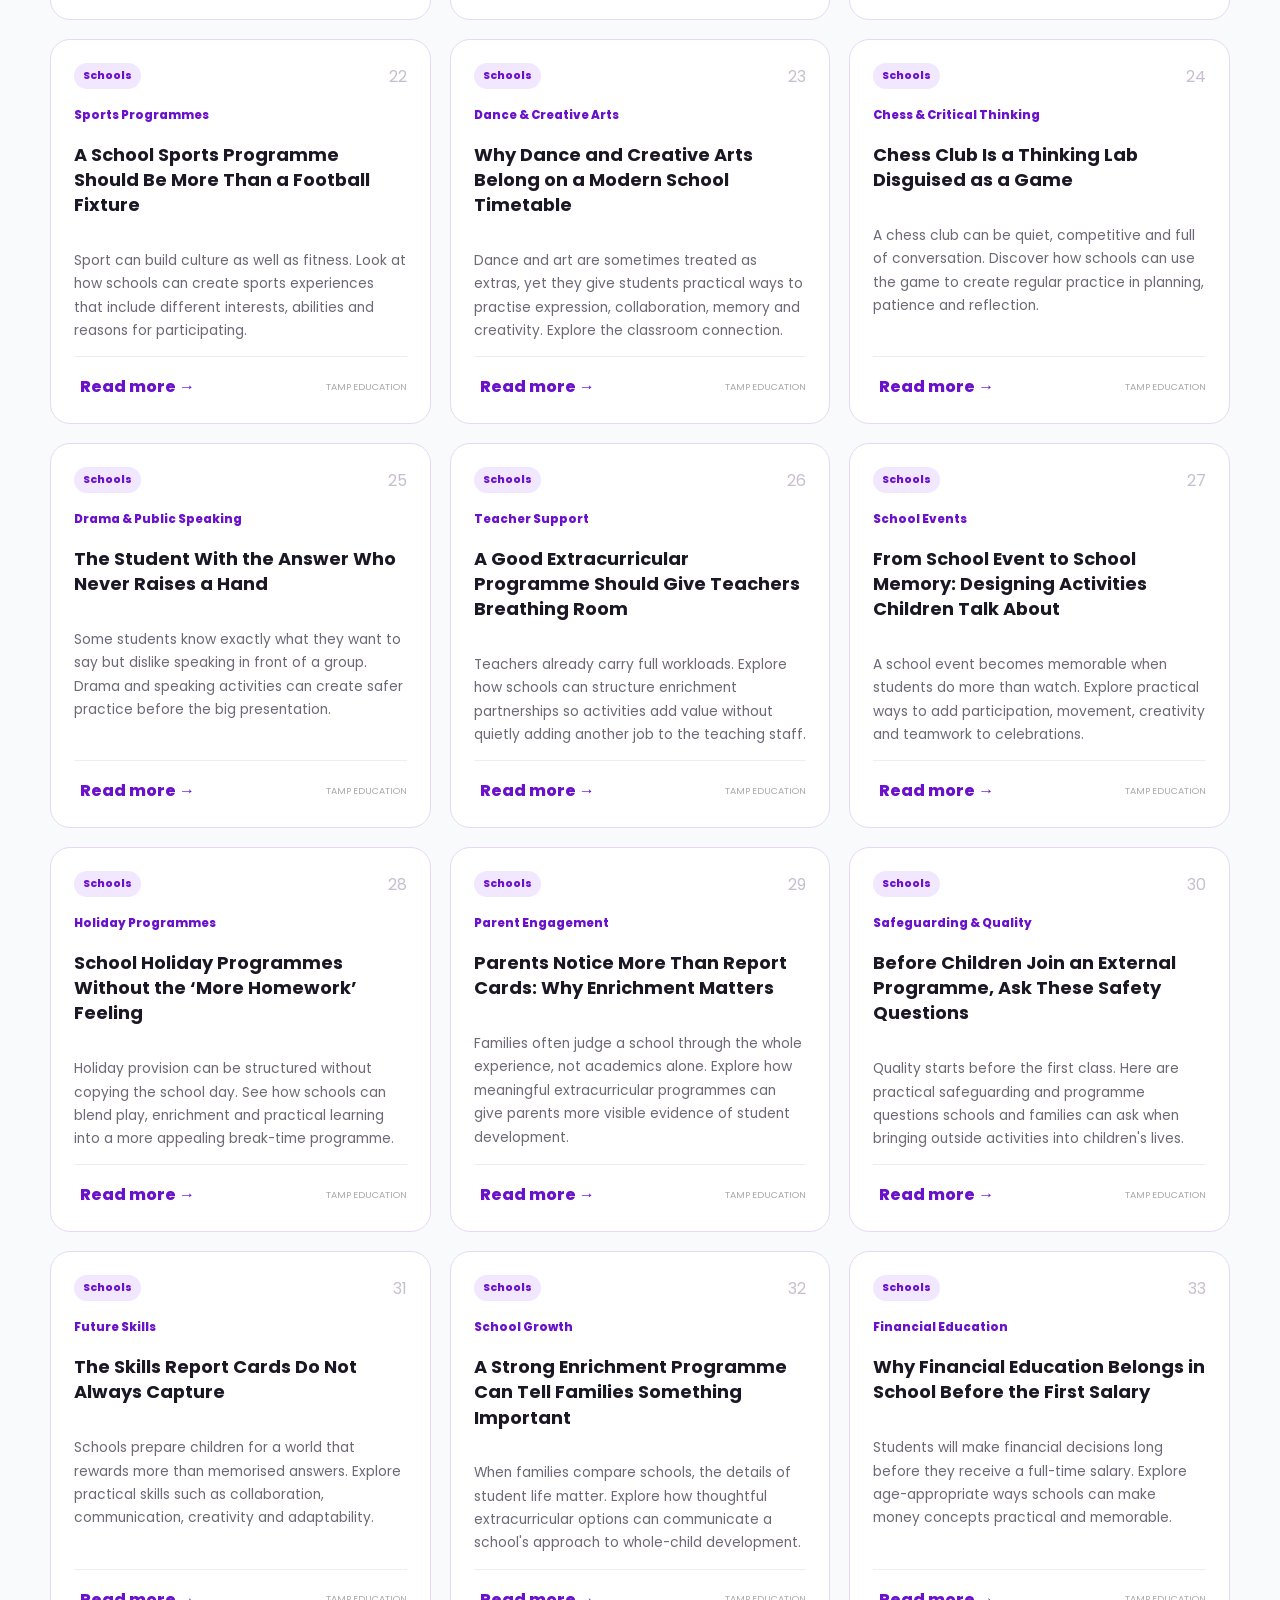
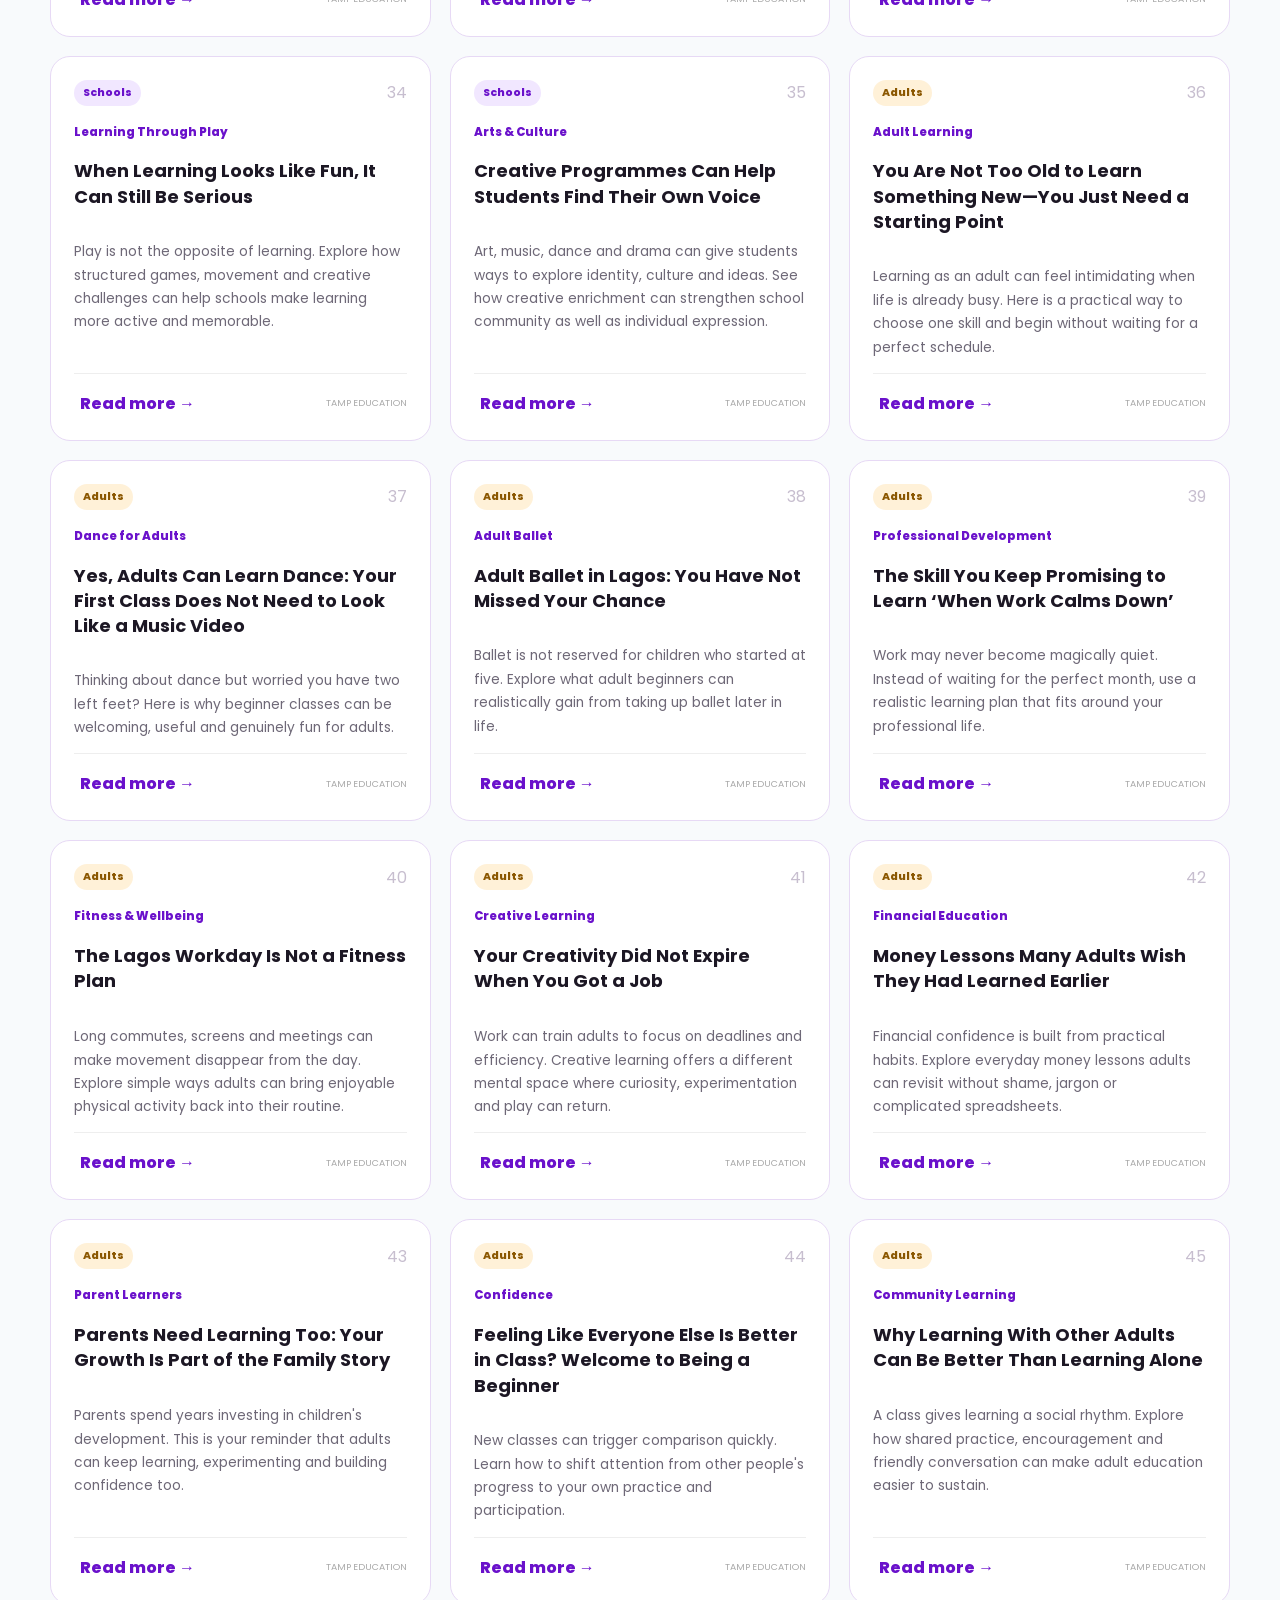
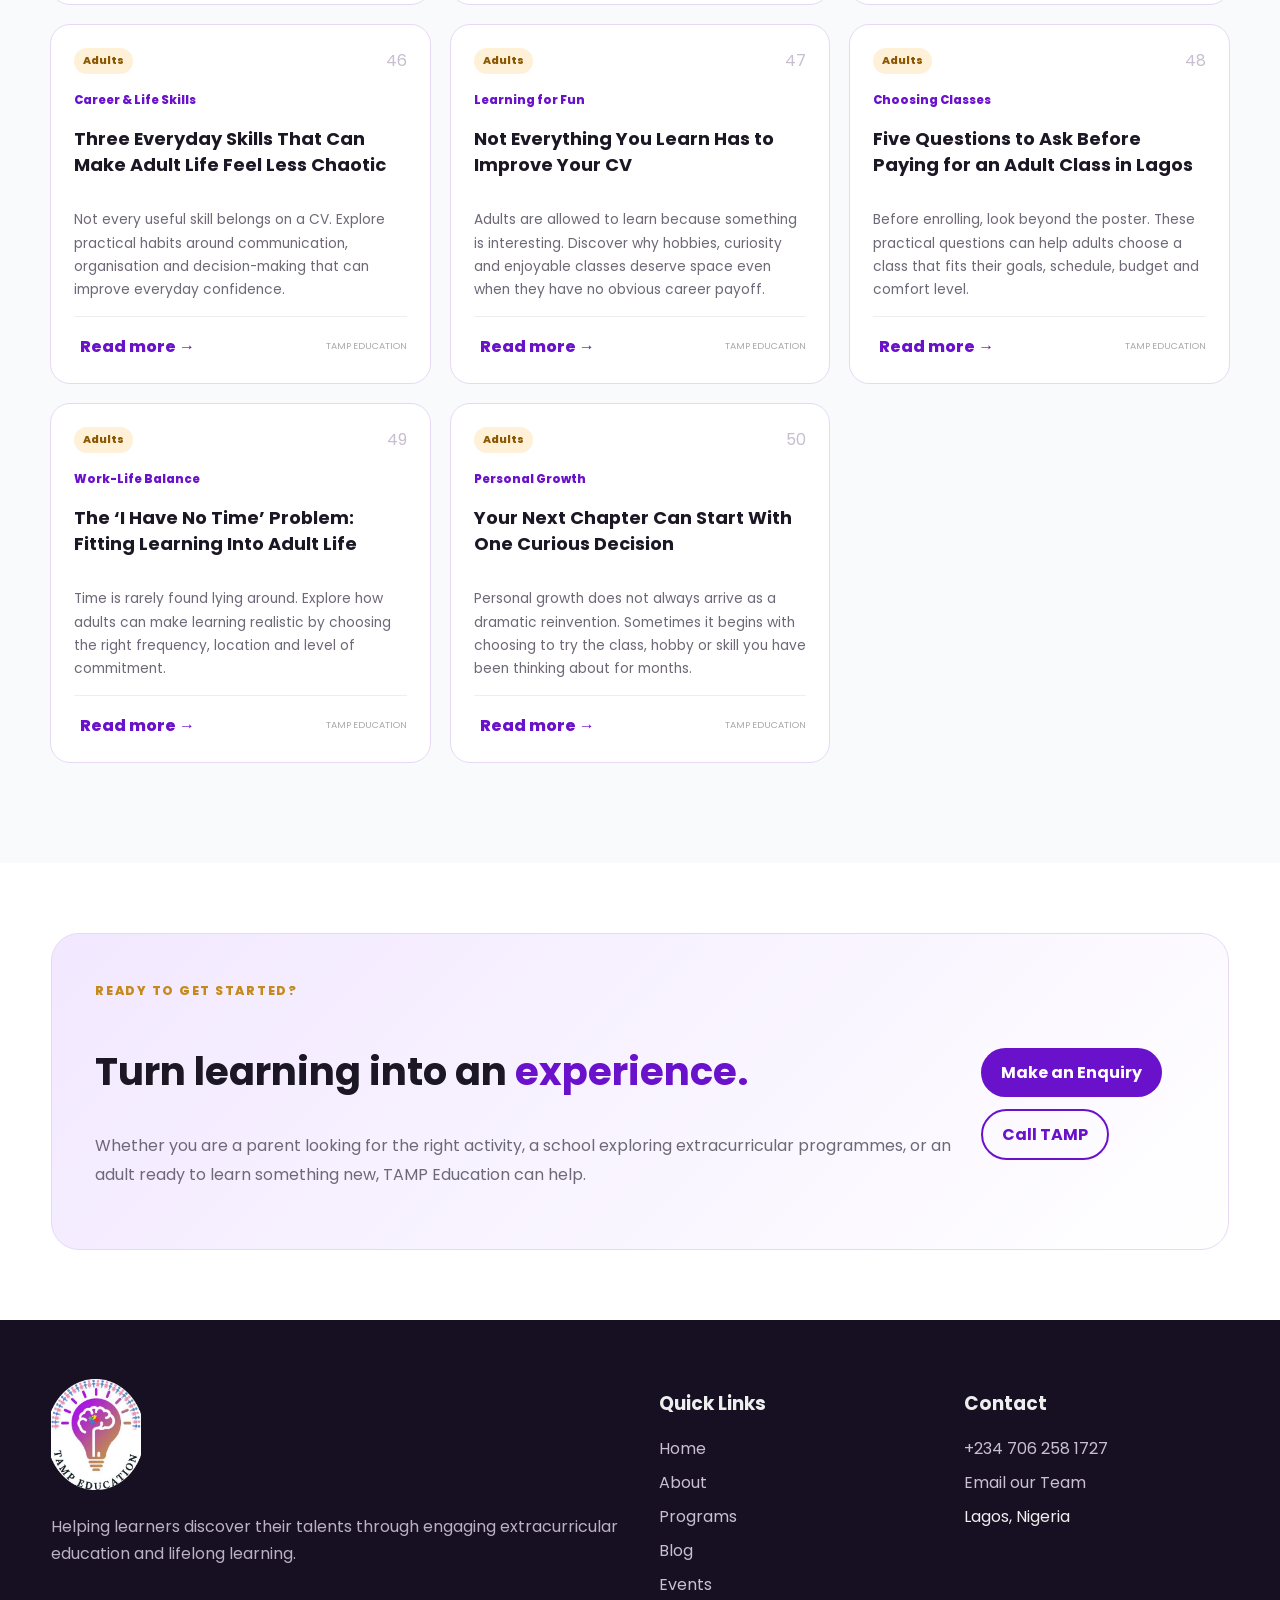
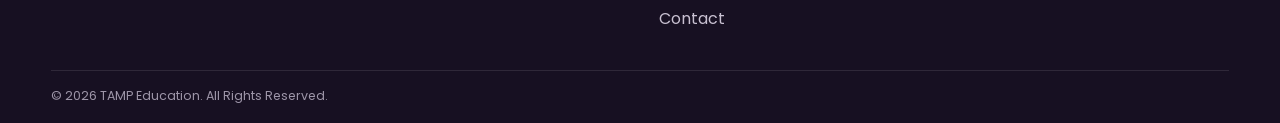
==== commit 41350734: "feat: add event campaign links and Cloudflare R2 worker config" ====
--- a/blog.html
+++ b/blog.html
@@ -24,6 +24,7 @@
       <a href="index.html#about">About</a>
       <a href="index.html#services">Programs</a>
       <a href="blog.html" class="active">Blog</a>
+      <a href="events.html">Events</a>
       <a href="index.html#gallery">Gallery</a>
       <a href="index.html#contact">Contact</a>
     </nav>
@@ -133,6 +134,7 @@
         <a href="index.html#about">About</a>
         <a href="index.html#services">Programs</a>
         <a href="blog.html">Blog</a>
+        <a href="events.html">Events</a>
         <a href="index.html#contact">Contact</a>
       </div>
       <div>
